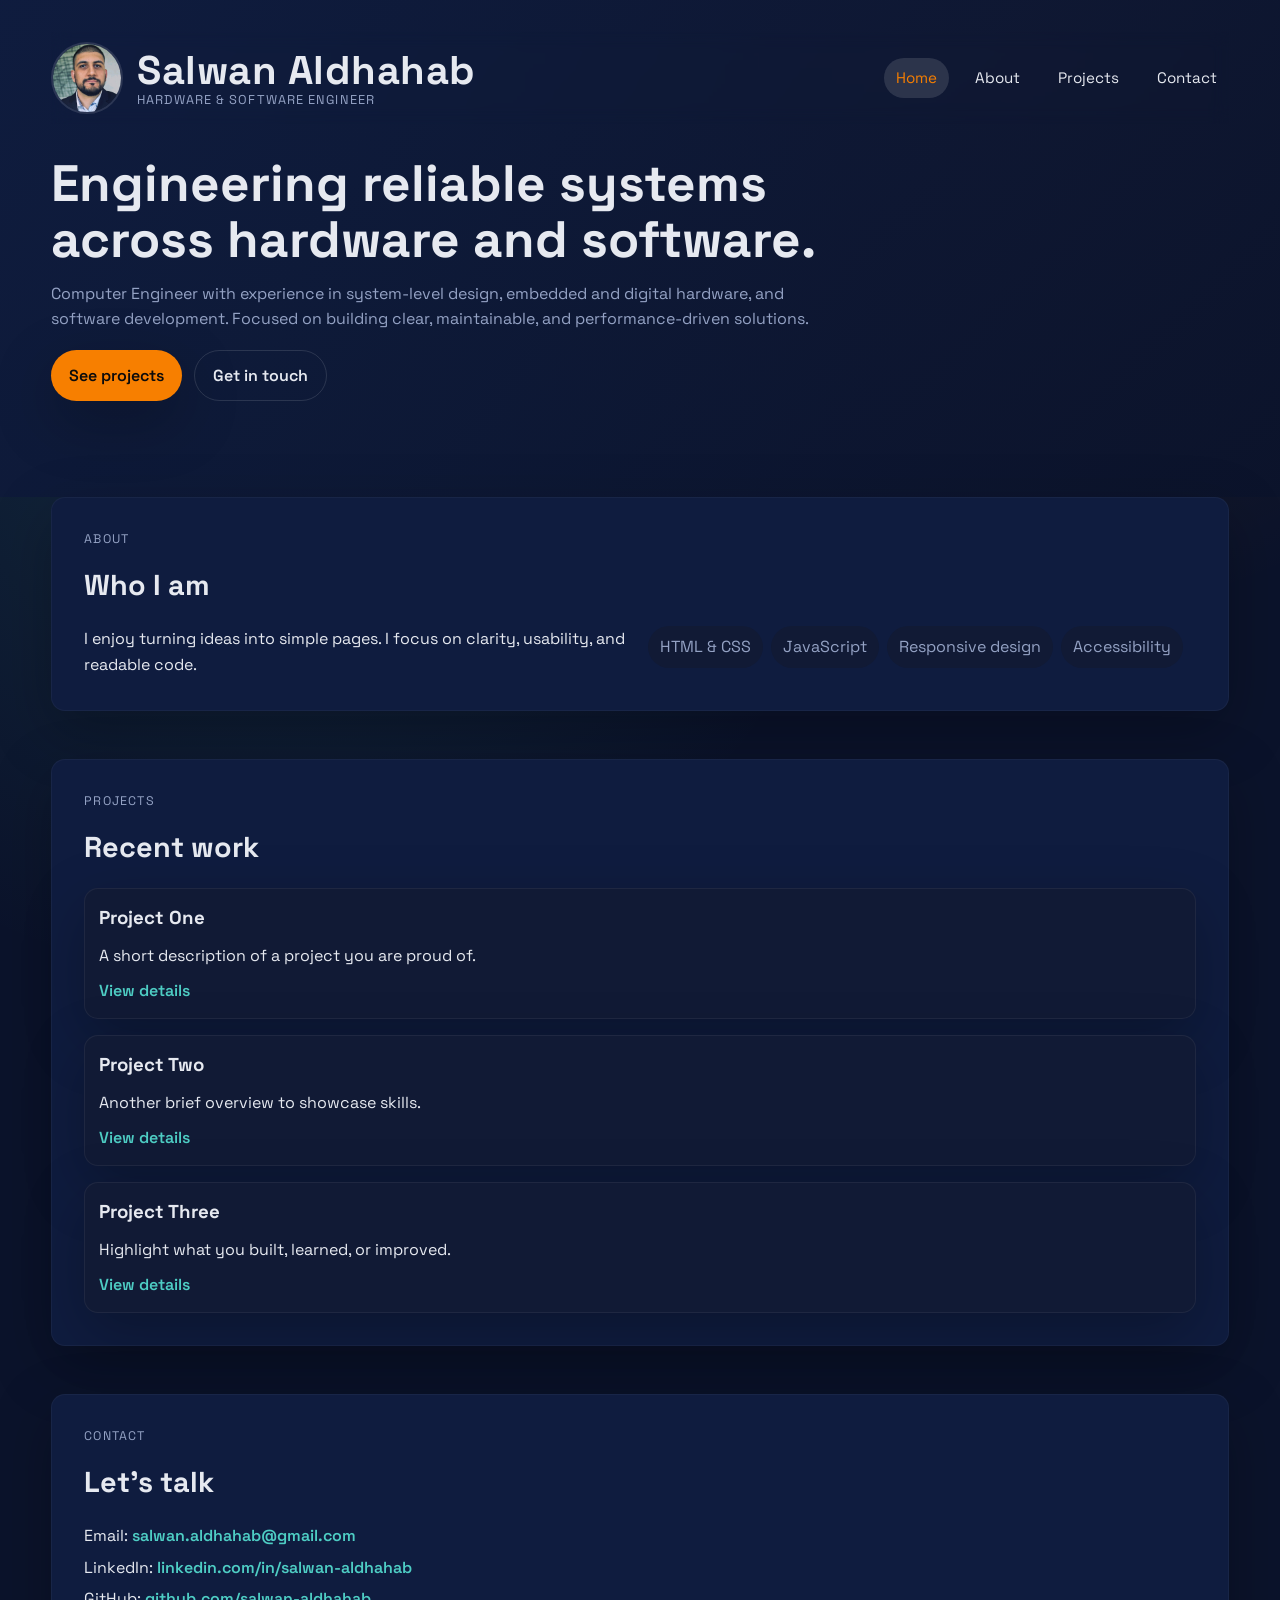
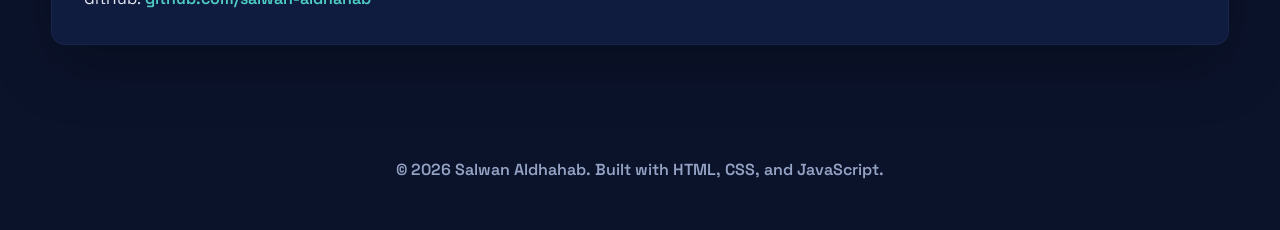
==== index.html @ 959202ee "Refine logo and hero section layout and styles Updated the logo markup to include a subtitle and imp" ====
<!DOCTYPE html>
<html lang="en">
<head>
  <meta charset="UTF-8">
  <meta name="viewport" content="width=device-width, initial-scale=1.0">
  <title>Salwan's Personal Site</title>
  <link rel="preconnect" href="https://fonts.googleapis.com">
  <link rel="preconnect" href="https://fonts.gstatic.com" crossorigin>
  <link href="https://fonts.googleapis.com/css2?family=Space+Grotesk:wght@400;500;600&display=swap" rel="stylesheet">
  <link rel="stylesheet" href="styles.css">
</head>
<body>
  <header class="hero" id="home">
    <div class="nav-shell">
      <div class="logo">
        <img src="images/profile.jpg" alt="Salwan Aldhahab headshot">
        <div class="logo__text">
          <span class="logo__name">Salwan Aldhahab</span>
          <span class="logo__subtitle">Hardware & Software Engineer</span>
        </div>
      </div>
      <nav class="nav">
        <a href="#home">Home</a>
        <a href="#about">About</a>
        <a href="#projects">Projects</a>
        <a href="#contact">Contact</a>
      </nav>
    </div>
    <div class="hero__content">
      <h1>Engineering reliable systems across hardware and software.</h1>
      <p class="lede">Computer Engineer with experience in system-level design, embedded and digital hardware,
      and software development. Focused on building clear, maintainable, and performance-driven solutions.</p>
      <div class="hero__actions">
        <a class="btn" href="#projects">See projects</a>
        <a class="btn btn--ghost" href="#contact">Get in touch</a>
      </div>
    </div>
  </header>

  <main>
    <section class="section" id="about">
      <div class="section__header">
        <p class="eyebrow">About</p>
        <h2>Who I am</h2>
      </div>
      <div class="about__grid">
        <p>I enjoy turning ideas into simple pages. I focus on clarity, usability, and readable code.</p>
        <ul class="pill-list">
          <li>HTML & CSS</li>
          <li>JavaScript</li>
          <li>Responsive design</li>
          <li>Accessibility</li>
        </ul>
      </div>
    </section>

    <section class="section" id="projects">
      <div class="section__header">
        <p class="eyebrow">Projects</p>
        <h2>Recent work</h2>
      </div>
      <div class="card-grid">
        <article class="card">
          <h3>Project One</h3>
          <p>A short description of a project you are proud of.</p>
          <a href="#" class="text-link">View details</a>
        </article>
        <article class="card">
          <h3>Project Two</h3>
          <p>Another brief overview to showcase skills.</p>
          <a href="#" class="text-link">View details</a>
        </article>
        <article class="card">
          <h3>Project Three</h3>
          <p>Highlight what you built, learned, or improved.</p>
          <a href="#" class="text-link">View details</a>
        </article>
      </div>
    </section>

    <section class="section" id="contact">
      <div class="section__header">
        <p class="eyebrow">Contact</p>
        <h2>Let’s talk</h2>
      </div>
      <div class="contact">
        <p>Email: <a href="mailto:salwan.aldhahab@gmail.com" class="text-link">salwan.aldhahab@gmail.com</a></p>
        <p>LinkedIn: <a href="https://www.linkedin.com/in/salwan-aldhahab" class="text-link">linkedin.com/in/salwan-aldhahab</a></p>
        <p>GitHub: <a href="https://github.com/salwan-aldhahab" class="text-link">github.com/salwan-aldhahab</a></p>
      </div>
    </section>
  </main>

  <footer class="footer">
    <p>&copy; <span id="year"></span> Salwan Aldhahab. Built with HTML, CSS, and JavaScript.</p>
  </footer>

  <script src="script.js" defer></script>
</body>
</html>
---- styles.css ----
:root {
  --bg: #0b132b;
  --panel: #0f1c3f;
  --accent: #f77f00;
  --accent-2: #4ecdc4;
  --text: #e6e9f0;
  --muted: #94a2c4;
  --card: #111a35;
  --radius: 14px;
  --shadow: 0 20px 60px rgba(0, 0, 0, 0.25);
  color-scheme: dark;
}

* {
  box-sizing: border-box;
}

body {
  margin: 0;
  font-family: "Space Grotesk", "Segoe UI", sans-serif;
  background: radial-gradient(circle at 20% 20%, rgba(78, 205, 196, 0.12), transparent 35%),
              radial-gradient(circle at 80% 0%, rgba(247, 127, 0, 0.12), transparent 30%),
              var(--bg);
  color: var(--text);
  line-height: 1.6;
  scroll-behavior: smooth;
  min-height: 100vh;
}

a {
  color: inherit;
  text-decoration: none;
}

a:hover {
  color: var(--accent);
}

.hero {
  padding: 32px clamp(16px, 4vw, 56px) 96px;
  background: linear-gradient(135deg, rgba(15, 28, 63, 0.95), rgba(11, 19, 43, 0.9));
}

.nav-shell {
  display: flex;
  align-items: center;
  justify-content: space-between;
  gap: 16px;
  position: sticky;
  top: 0;
  padding: 10px 0;
  backdrop-filter: blur(8px);
  z-index: 10;
}

.logo {
  display: inline-flex;
  align-items: center;
  gap: 14px;
}

.logo__text {
  display: flex;
  flex-direction: column;
  line-height: 1.1;
}

.logo__name {
  font-weight: 700;
  letter-spacing: 0.5px;
  font-size: 2.5rem;
}

.logo__subtitle {
  text-transform: uppercase;
  letter-spacing: 1.1px;
  font-size: 0.8rem;
  color: var(--muted);
}

/* Constrain logo image size */
.logo img {
  width: 72px;
  height: 72px;
  border-radius: 50%;
  object-fit: cover;
  flex-shrink: 0;
  border: 2px solid rgba(255, 255, 255, 0.12);
}

.nav {
  display: flex;
  gap: 14px;
  font-size: 0.95rem;
}

.nav a {
  padding: 8px 12px;
  border-radius: 999px;
  transition: background 0.2s ease, color 0.2s ease;
}

.nav a:hover,
.nav a:focus-visible {
  background: rgba(255, 255, 255, 0.06);
  outline: none;
}

.nav a.is-active {
  background: rgba(255, 255, 255, 0.12);
  color: var(--accent);
}

.hero__content {
  max-width: 780px;
  margin-top: 32px; /* reduced from 64px */
  display: grid;
  gap: 12px;
}

.eyebrow {
  text-transform: uppercase;
  letter-spacing: 1.2px;
  font-size: 0.78rem;
  color: var(--muted);
  margin: 0;
}

h1 {
  margin: 0;
  font-size: clamp(2rem, 4vw, 3.4rem);
  line-height: 1.1;
}

h2 {
  margin: 6px 0 0;
  font-size: 1.8rem;
}

p {
  margin: 0;
}

.lede {
  color: var(--muted);
}

.hero__actions {
  display: flex;
  gap: 12px;
  flex-wrap: wrap;
  margin-top: 6px;
}

.btn {
  display: inline-flex;
  align-items: center;
  justify-content: center;
  gap: 8px;
  padding: 12px 18px;
  border-radius: 999px;
  background: var(--accent);
  color: #0b0b0b;
  font-weight: 600;
  border: none;
  box-shadow: var(--shadow);
  transition: transform 0.15s ease, box-shadow 0.15s ease;
}

.btn:hover,
.btn:focus-visible {
  transform: translateY(-1px);
  box-shadow: 0 12px 36px rgba(247, 127, 0, 0.35);
  outline: none;
}

.btn--ghost {
  background: transparent;
  color: var(--text);
  border: 1px solid rgba(255, 255, 255, 0.12);
  box-shadow: none;
}

main {
  padding: 0 clamp(16px, 4vw, 56px) 80px;
  display: grid;
  gap: 48px;
}

.section {
  background: var(--panel);
  border-radius: var(--radius);
  padding: clamp(20px, 3vw, 32px);
  box-shadow: var(--shadow);
  border: 1px solid rgba(255, 255, 255, 0.04);
}

.section__header {
  display: flex;
  flex-direction: column;
  gap: 6px;
  margin-bottom: 18px;
}

.about__grid {
  display: grid;
  gap: 16px;
  grid-template-columns: repeat(auto-fit, minmax(220px, 1fr));
  align-items: start;
}

.pill-list {
  list-style: none;
  display: flex;
  flex-wrap: wrap;
  gap: 8px;
  padding: 0;
  margin: 0;
}

.pill-list li {
  padding: 8px 12px;
  border-radius: 999px;
  background: var(--card);
  color: var(--muted);
}

.card {
  background: var(--card);
  border-radius: var(--radius);
  padding: 14px;
  border: 1px solid rgba(255, 255, 255, 0.06);
  box-shadow: var(--shadow);
  display: grid;
  gap: 10px;
}

.card h3 {
  margin: 0;
}

.text-link {
  color: var(--accent-2);
  font-weight: 600;
}

.contact {
  display: grid;
  gap: 6px;
}

.footer {
  padding: 32px 16px 48px;
  text-align: center;
  color: var(--muted);
  font-weight: 600;
}

.card-grid {
  display: grid;
  gap: 16px; /* adds space between project cards */
  grid-row: repeat(auto-fit, minmax(240px, 1fr));
}

@media (max-width: 640px) {
  .nav {
    flex-wrap: wrap;
    justify-content: flex-end;
  }

  .hero {
    padding-top: 24px;
  }

  .hero__content {
    margin-top: 48px;
  }
}
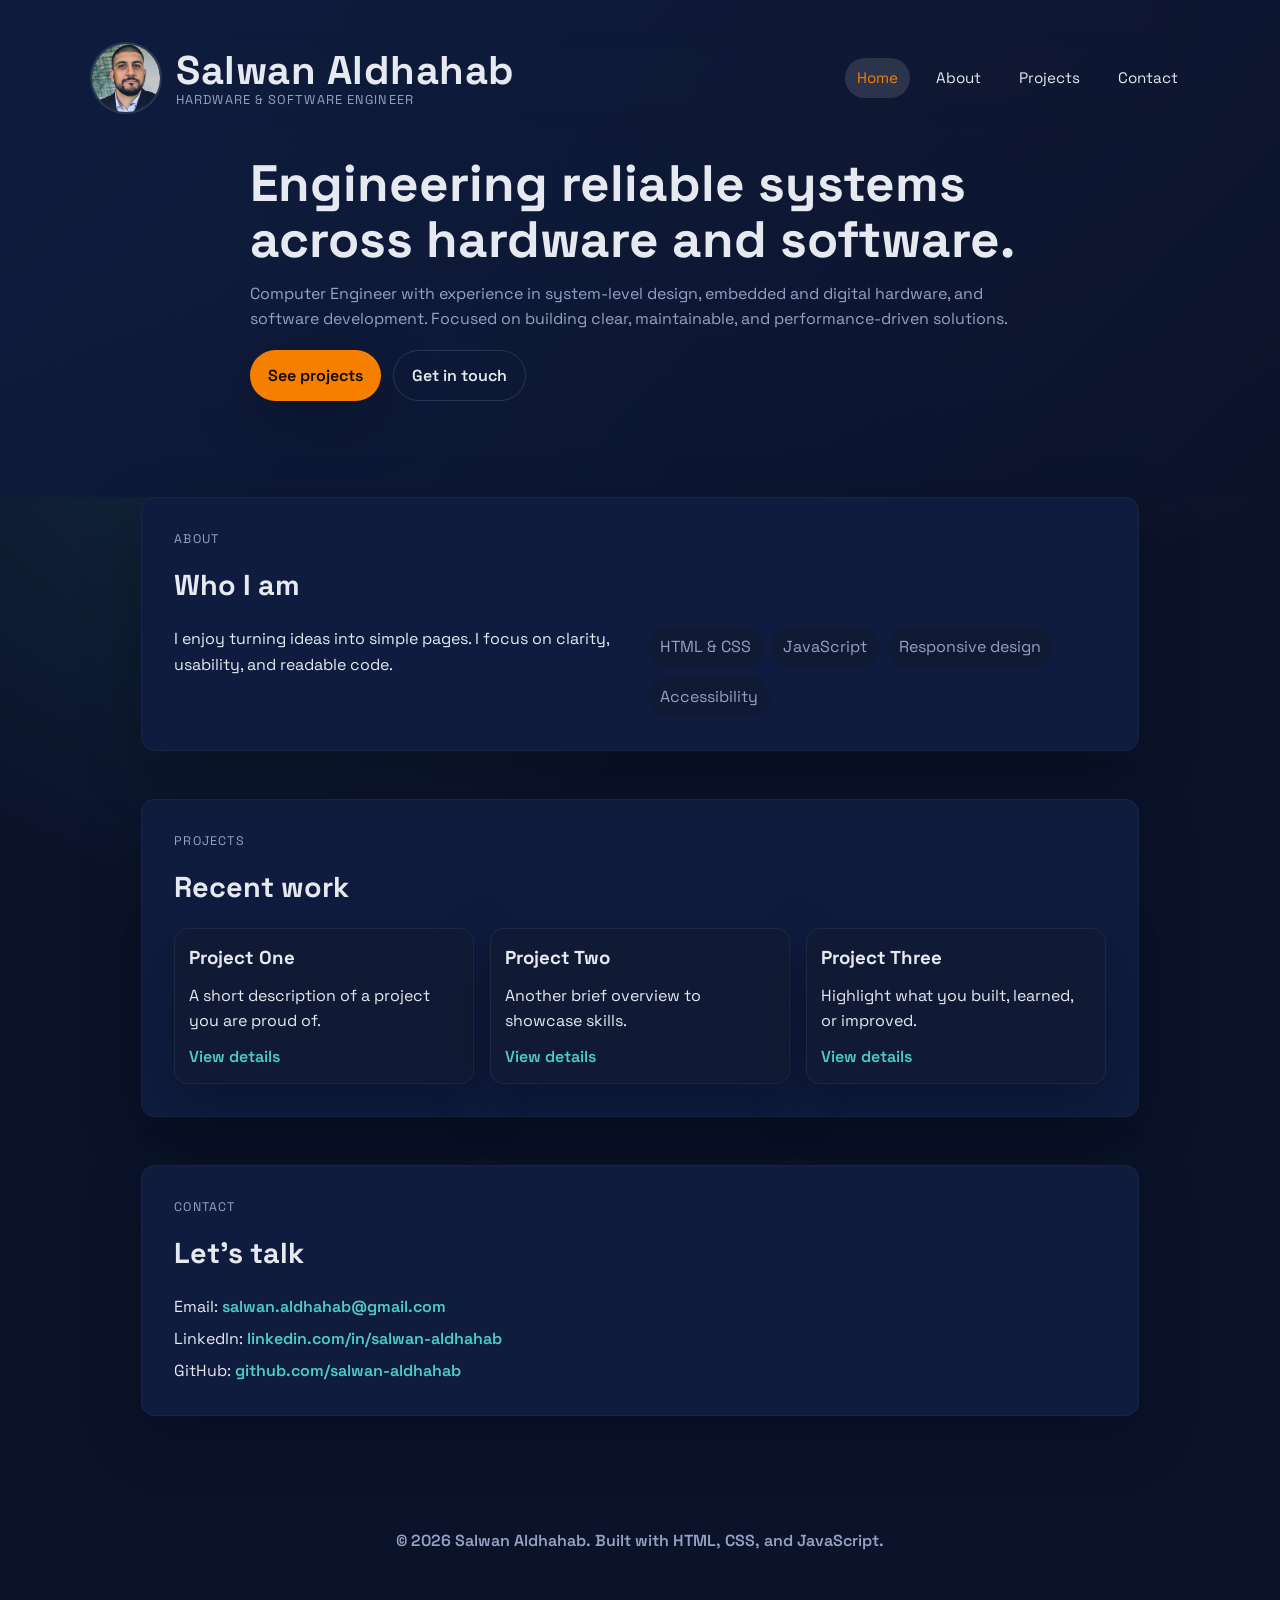
==== commit c927de13: "Add website favicon and update index.html Added a new favicon image (website-icon.png) and updated i" ====
--- a/index.html
+++ b/index.html
@@ -7,6 +7,7 @@
   <link rel="preconnect" href="https://fonts.googleapis.com">
   <link rel="preconnect" href="https://fonts.gstatic.com" crossorigin>
   <link href="https://fonts.googleapis.com/css2?family=Space+Grotesk:wght@400;500;600&display=swap" rel="stylesheet">
+  <link rel="icon" type="image/png" href="images/website-icon.png" sizes="32x32">
   <link rel="stylesheet" href="styles.css">
 </head>
 <body>
--- a/styles.css
+++ b/styles.css
@@ -8,11 +8,18 @@
   --card: #111a35;
   --radius: 14px;
   --shadow: 0 20px 60px rgba(0, 0, 0, 0.25);
+  --content-width: 1100px;
   color-scheme: dark;
 }
 
 * {
   box-sizing: border-box;
+}
+
+img {
+  max-width: 100%;
+  height: auto;
+  display: block;
 }
 
 body {
@@ -39,6 +46,14 @@
 .hero {
   padding: 32px clamp(16px, 4vw, 56px) 96px;
   background: linear-gradient(135deg, rgba(15, 28, 63, 0.95), rgba(11, 19, 43, 0.9));
+}
+
+.nav-shell,
+.hero__content,
+main {
+  max-width: var(--content-width);
+  margin: 0 auto;
+  width: 100%;
 }
 
 .nav-shell {
@@ -193,6 +208,7 @@
   padding: clamp(20px, 3vw, 32px);
   box-shadow: var(--shadow);
   border: 1px solid rgba(255, 255, 255, 0.04);
+  scroll-margin-top: 96px;
 }
 
 .section__header {
@@ -259,7 +275,7 @@
 .card-grid {
   display: grid;
   gap: 16px; /* adds space between project cards */
-  grid-row: repeat(auto-fit, minmax(240px, 1fr));
+  grid-template-columns: repeat(auto-fit, minmax(240px, 1fr));
 }
 
 @media (max-width: 640px) {
@@ -276,3 +292,71 @@
     margin-top: 48px;
   }
 }
+
+@media (max-width: 960px) {
+  .hero__content {
+    text-align: center;
+    justify-items: center;
+  }
+
+  .hero__actions {
+    justify-content: center;
+  }
+
+  h1 {
+    font-size: clamp(1.9rem, 6vw, 2.6rem);
+  }
+
+  h2 {
+    font-size: clamp(1.4rem, 5vw, 1.8rem);
+  }
+}
+
+@media (max-width: 780px) {
+  .nav-shell {
+    flex-direction: column;
+    align-items: flex-start;
+    gap: 12px;
+  }
+
+  .nav {
+    width: 100%;
+    flex-wrap: wrap;
+    gap: 8px;
+  }
+
+  .nav a {
+    flex: 1 1 calc(50% - 8px);
+    justify-content: center;
+    text-align: center;
+  }
+
+  .logo img {
+    width: 64px;
+    height: 64px;
+  }
+
+  main {
+    padding-bottom: 64px;
+  }
+}
+
+@media (max-width: 540px) {
+  .nav a {
+    flex-basis: 100%;
+  }
+
+  .hero__actions {
+    width: 100%;
+  }
+
+  .btn,
+  .btn--ghost {
+    width: 100%;
+    justify-content: center;
+  }
+
+  .logo__name {
+    font-size: 2rem;
+  }
+}
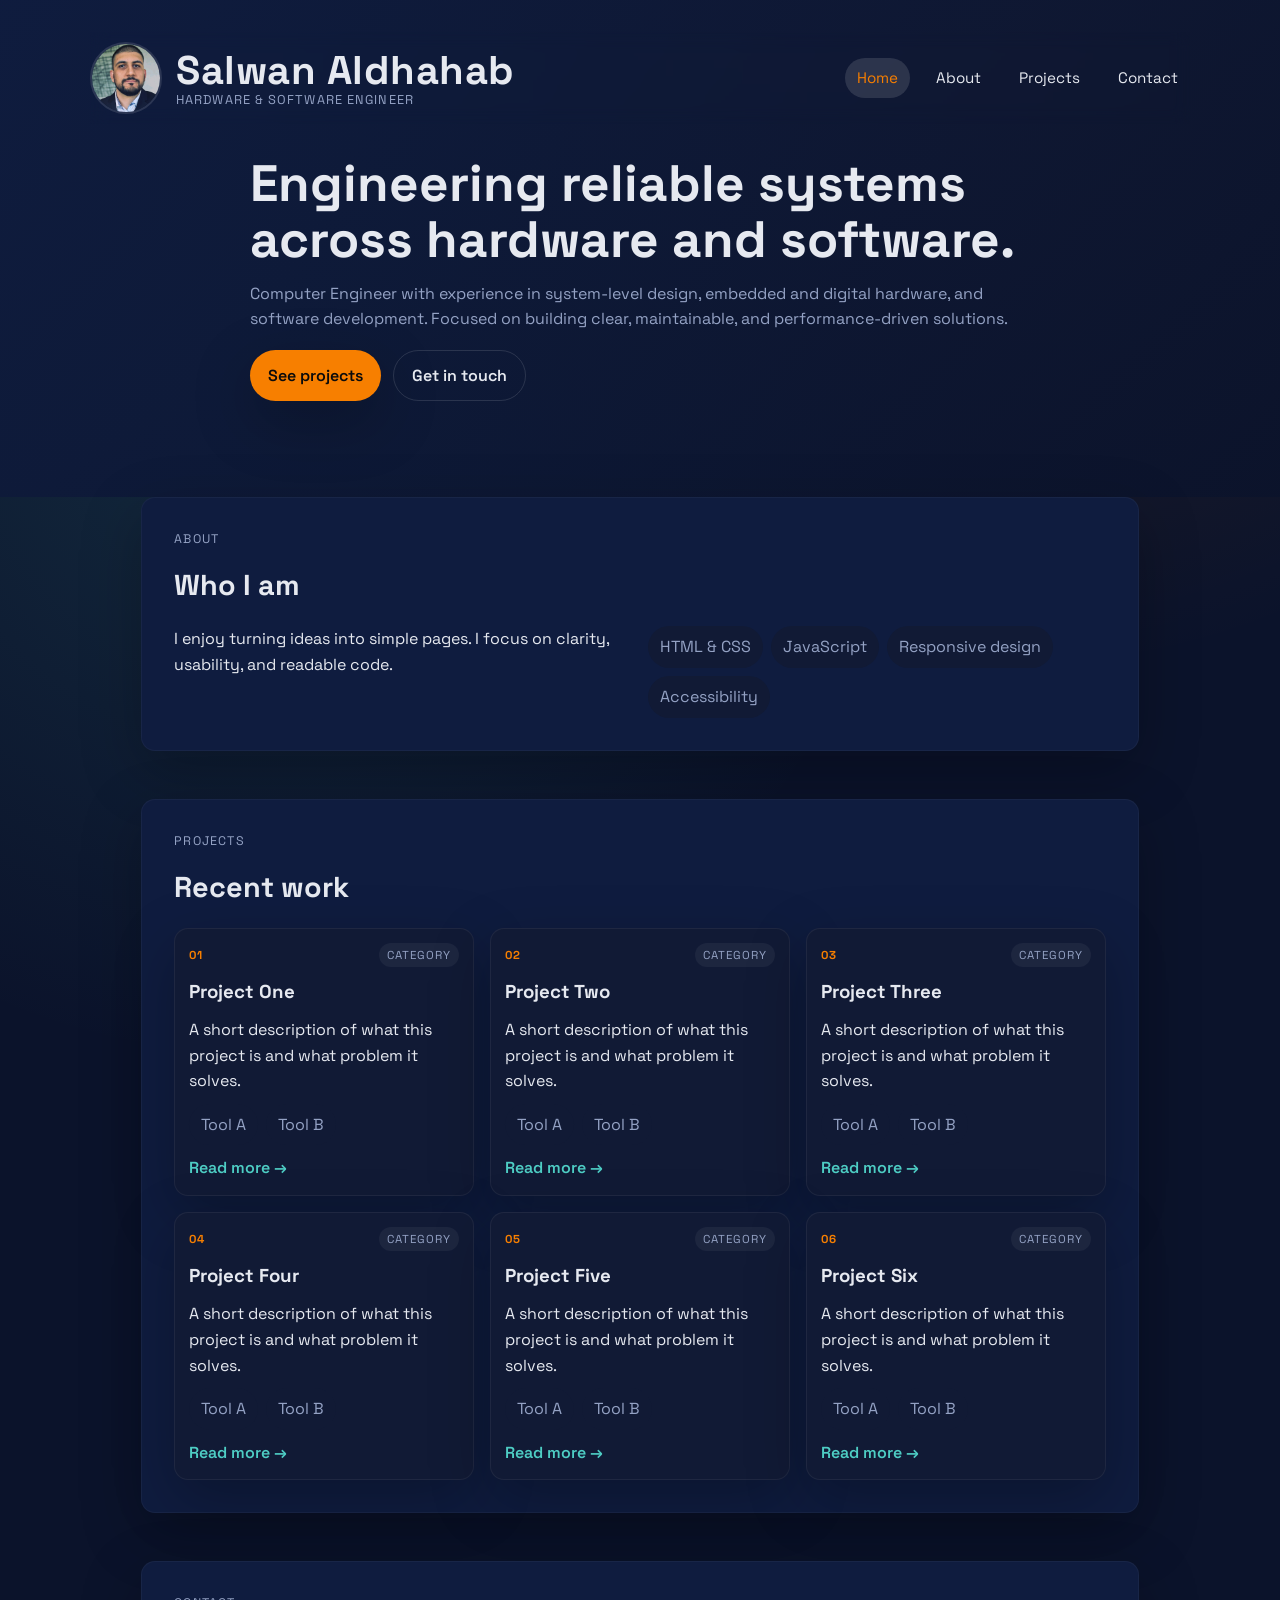
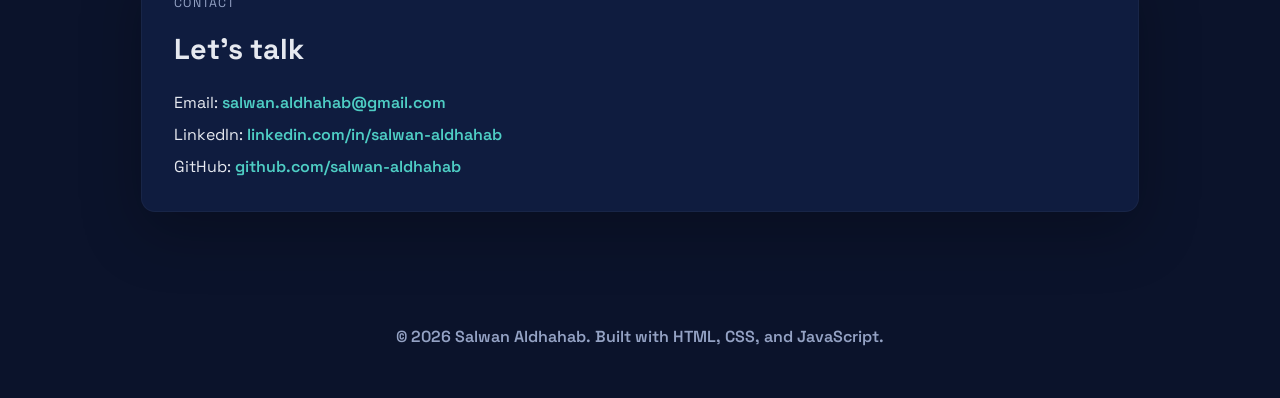
==== commit 5f1ba11f: "Create Project Pages" ====
--- a/index.html
+++ b/index.html
@@ -61,20 +61,83 @@
         <h2>Recent work</h2>
       </div>
       <div class="card-grid">
-        <article class="card">
+        <article class="card card--project">
+          <div class="card__meta">
+            <span class="card__num">01</span>
+            <span class="card__tag">Category</span>
+          </div>
           <h3>Project One</h3>
-          <p>A short description of a project you are proud of.</p>
-          <a href="#" class="text-link">View details</a>
+          <p>A short description of what this project is and what problem it solves.</p>
+          <ul class="pill-list">
+            <li>Tool A</li>
+            <li>Tool B</li>
+          </ul>
+          <a href="projects/project-1.html" class="text-link">Read more →</a>
         </article>
-        <article class="card">
+        <article class="card card--project">
+          <div class="card__meta">
+            <span class="card__num">02</span>
+            <span class="card__tag">Category</span>
+          </div>
           <h3>Project Two</h3>
-          <p>Another brief overview to showcase skills.</p>
-          <a href="#" class="text-link">View details</a>
+          <p>A short description of what this project is and what problem it solves.</p>
+          <ul class="pill-list">
+            <li>Tool A</li>
+            <li>Tool B</li>
+          </ul>
+          <a href="projects/project-2.html" class="text-link">Read more →</a>
         </article>
-        <article class="card">
+        <article class="card card--project">
+          <div class="card__meta">
+            <span class="card__num">03</span>
+            <span class="card__tag">Category</span>
+          </div>
           <h3>Project Three</h3>
-          <p>Highlight what you built, learned, or improved.</p>
-          <a href="#" class="text-link">View details</a>
+          <p>A short description of what this project is and what problem it solves.</p>
+          <ul class="pill-list">
+            <li>Tool A</li>
+            <li>Tool B</li>
+          </ul>
+          <a href="projects/project-3.html" class="text-link">Read more →</a>
+        </article>
+        <article class="card card--project">
+          <div class="card__meta">
+            <span class="card__num">04</span>
+            <span class="card__tag">Category</span>
+          </div>
+          <h3>Project Four</h3>
+          <p>A short description of what this project is and what problem it solves.</p>
+          <ul class="pill-list">
+            <li>Tool A</li>
+            <li>Tool B</li>
+          </ul>
+          <a href="projects/project-4.html" class="text-link">Read more →</a>
+        </article>
+        <article class="card card--project">
+          <div class="card__meta">
+            <span class="card__num">05</span>
+            <span class="card__tag">Category</span>
+          </div>
+          <h3>Project Five</h3>
+          <p>A short description of what this project is and what problem it solves.</p>
+          <ul class="pill-list">
+            <li>Tool A</li>
+            <li>Tool B</li>
+          </ul>
+          <a href="projects/project-5.html" class="text-link">Read more →</a>
+        </article>
+        <article class="card card--project">
+          <div class="card__meta">
+            <span class="card__num">06</span>
+            <span class="card__tag">Category</span>
+          </div>
+          <h3>Project Six</h3>
+          <p>A short description of what this project is and what problem it solves.</p>
+          <ul class="pill-list">
+            <li>Tool A</li>
+            <li>Tool B</li>
+          </ul>
+          <a href="projects/project-6.html" class="text-link">Read more →</a>
         </article>
       </div>
     </section>
--- a/styles.css
+++ b/styles.css
@@ -274,8 +274,106 @@
 
 .card-grid {
   display: grid;
-  gap: 16px; /* adds space between project cards */
-  grid-template-columns: repeat(auto-fit, minmax(240px, 1fr));
+  gap: 16px;
+  grid-template-columns: repeat(auto-fit, minmax(280px, 1fr));
+}
+
+/* ── Project card enhancements ── */
+.card--project {
+  transition: transform 0.2s ease, box-shadow 0.2s ease, border-color 0.2s ease;
+}
+
+.card--project:hover {
+  transform: translateY(-4px);
+  box-shadow: 0 24px 64px rgba(0, 0, 0, 0.35);
+  border-color: rgba(78, 205, 196, 0.25);
+}
+
+.card__meta {
+  display: flex;
+  align-items: center;
+  justify-content: space-between;
+}
+
+.card__num {
+  font-size: 0.72rem;
+  font-weight: 700;
+  color: var(--accent);
+  letter-spacing: 1px;
+}
+
+.card__tag {
+  font-size: 0.72rem;
+  text-transform: uppercase;
+  letter-spacing: 1px;
+  color: var(--muted);
+  background: rgba(255, 255, 255, 0.05);
+  padding: 3px 8px;
+  border-radius: 999px;
+}
+
+/* ── Project detail page ── */
+.page-header {
+  padding: 32px clamp(16px, 4vw, 56px) 24px;
+  background: linear-gradient(135deg, rgba(15, 28, 63, 0.95), rgba(11, 19, 43, 0.9));
+  position: sticky;
+  top: 0;
+  z-index: 10;
+  backdrop-filter: blur(8px);
+}
+
+.project-page {
+  max-width: var(--content-width);
+  margin: 0 auto;
+  padding: 48px clamp(16px, 4vw, 56px) 80px;
+  display: grid;
+  gap: 32px;
+}
+
+.back-link {
+  display: inline-flex;
+  align-items: center;
+  gap: 6px;
+  color: var(--muted);
+  font-size: 0.9rem;
+  font-weight: 600;
+  transition: color 0.15s ease;
+  margin-bottom: 12px;
+}
+
+.back-link:hover {
+  color: var(--accent-2);
+}
+
+.project-hero {
+  display: grid;
+  gap: 12px;
+}
+
+.project-hero h1 {
+  font-size: clamp(1.8rem, 4vw, 3rem);
+}
+
+.project-body {
+  display: grid;
+  gap: 24px;
+}
+
+.project-body h2 {
+  font-size: 1.3rem;
+  margin-bottom: 6px;
+}
+
+.project-body p {
+  color: var(--muted);
+  line-height: 1.75;
+}
+
+.project-links {
+  display: flex;
+  gap: 12px;
+  flex-wrap: wrap;
+  padding-top: 8px;
 }
 
 @media (max-width: 640px) {
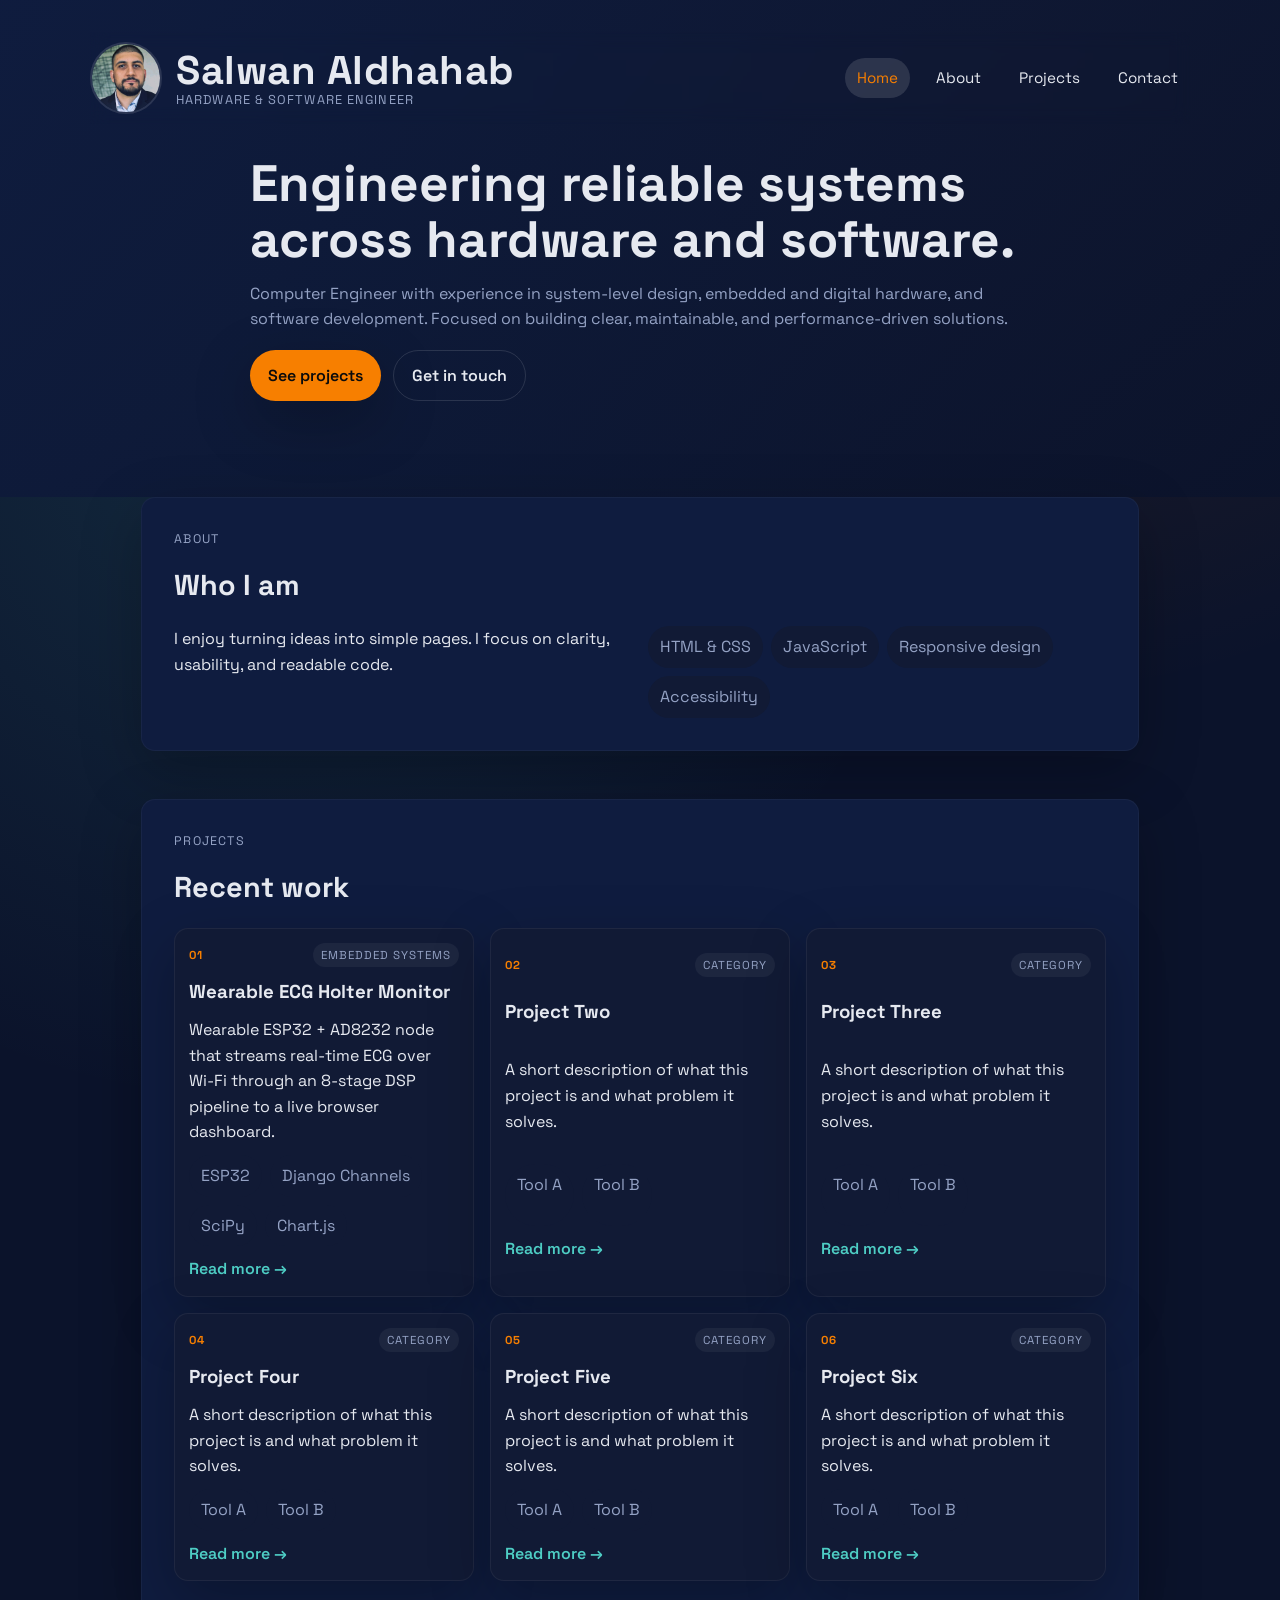
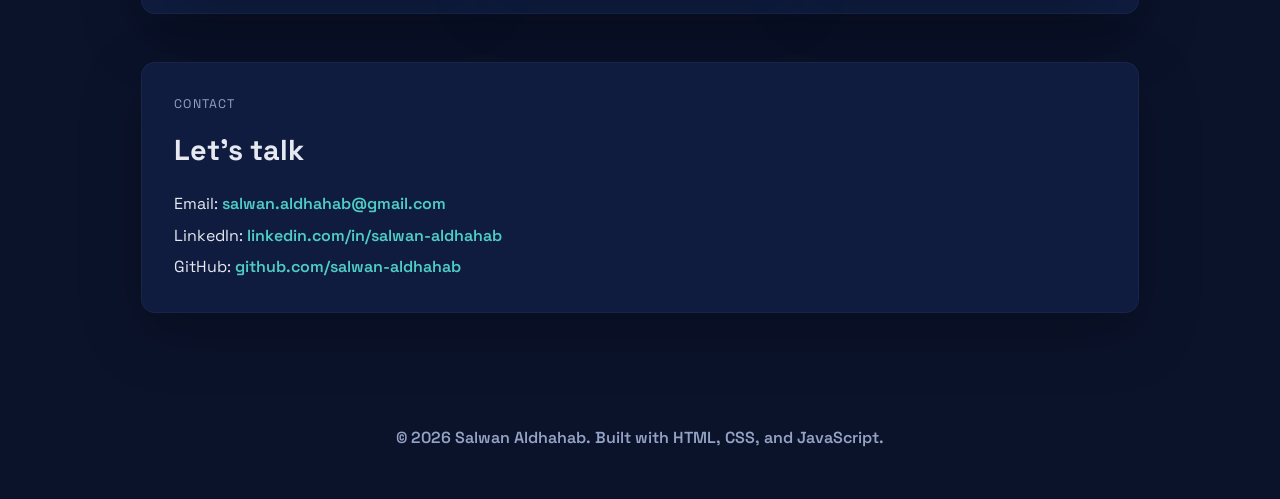
==== commit dd346fc0: "Added project 1" ====
--- a/index.html
+++ b/index.html
@@ -64,13 +64,15 @@
         <article class="card card--project">
           <div class="card__meta">
             <span class="card__num">01</span>
-            <span class="card__tag">Category</span>
+            <span class="card__tag">Embedded Systems</span>
           </div>
-          <h3>Project One</h3>
-          <p>A short description of what this project is and what problem it solves.</p>
+          <h3>Wearable ECG Holter Monitor</h3>
+          <p>Wearable ESP32 + AD8232 node that streams real-time ECG over Wi-Fi through an 8-stage DSP pipeline to a live browser dashboard.</p>
           <ul class="pill-list">
-            <li>Tool A</li>
-            <li>Tool B</li>
+            <li>ESP32</li>
+            <li>Django Channels</li>
+            <li>SciPy</li>
+            <li>Chart.js</li>
           </ul>
           <a href="projects/project-1.html" class="text-link">Read more →</a>
         </article>
--- a/styles.css
+++ b/styles.css
@@ -376,6 +376,186 @@
   padding-top: 8px;
 }
 
+/* ── Architecture diagram ── */
+.arch-diagram {
+  display: flex;
+  align-items: center;
+  justify-content: center;
+  flex-wrap: nowrap;
+  gap: 0;
+  margin: 20px 0 8px;
+  overflow-x: auto;
+}
+
+.arch-node {
+  background: var(--card);
+  border: 1px solid rgba(255, 255, 255, 0.06);
+  border-left: 3px solid var(--muted);
+  border-radius: var(--radius);
+  padding: 12px 16px;
+  min-width: 148px;
+  flex-shrink: 0;
+  display: flex;
+  flex-direction: column;
+  gap: 4px;
+}
+
+.arch-node--acquisition { border-left-color: var(--accent); }
+.arch-node--visualisation { border-left-color: var(--accent-2); }
+
+.arch-node__title {
+  font-weight: 600;
+  font-size: 0.88rem;
+  margin: 0;
+}
+
+.arch-node__label {
+  text-transform: uppercase;
+  letter-spacing: 1px;
+  font-size: 0.68rem;
+  color: var(--muted);
+}
+
+.arch-arrow {
+  display: flex;
+  flex-direction: column;
+  align-items: center;
+  justify-content: center;
+  gap: 5px;
+  padding: 0 6px;
+  flex-shrink: 0;
+}
+
+.arch-arrow__label {
+  font-size: 0.65rem;
+  color: var(--muted);
+  text-align: center;
+  line-height: 1.3;
+  white-space: nowrap;
+}
+
+.arch-arrow__line {
+  position: relative;
+  width: 52px;
+  height: 1px;
+  background: rgba(255, 255, 255, 0.18);
+}
+
+.arch-arrow__line::after {
+  content: '▶';
+  position: absolute;
+  right: -7px;
+  top: -6px;
+  font-size: 0.55rem;
+  color: var(--muted);
+}
+
+/* ── DSP pipeline ── */
+.dsp-pipeline {
+  list-style: none;
+  padding: 0;
+  margin: 12px 0 0;
+  display: grid;
+  gap: 3px;
+}
+
+.dsp-stage {
+  display: flex;
+  align-items: flex-start;
+  gap: 12px;
+  padding: 10px 14px;
+  background: var(--card);
+  border-radius: 8px;
+  border: 1px solid rgba(255, 255, 255, 0.04);
+}
+
+.dsp-stage__num {
+  width: 26px;
+  height: 26px;
+  border-radius: 50%;
+  background: var(--accent);
+  color: #0b0b0b;
+  font-size: 0.72rem;
+  font-weight: 700;
+  display: flex;
+  align-items: center;
+  justify-content: center;
+  flex-shrink: 0;
+  margin-top: 1px;
+}
+
+.dsp-stage__body {
+  display: flex;
+  flex-direction: column;
+  gap: 2px;
+}
+
+.dsp-stage__name {
+  font-weight: 600;
+  font-size: 0.9rem;
+}
+
+.dsp-stage__desc {
+  color: var(--muted);
+  font-size: 0.83rem;
+  line-height: 1.5;
+}
+
+/* ── Spec table ── */
+.spec-table {
+  width: 100%;
+  border-collapse: collapse;
+  font-size: 0.88rem;
+  margin-top: 12px;
+}
+
+.spec-table th,
+.spec-table td {
+  padding: 8px 12px;
+  border-bottom: 1px solid rgba(255, 255, 255, 0.06);
+  text-align: left;
+  vertical-align: top;
+}
+
+.spec-table th {
+  text-transform: uppercase;
+  letter-spacing: 0.8px;
+  font-size: 0.72rem;
+  color: var(--muted);
+  font-weight: 600;
+}
+
+.spec-table td:first-child {
+  color: var(--muted);
+  white-space: nowrap;
+}
+
+/* ── Photo gallery ── */
+.project-gallery {
+  display: grid;
+  grid-template-columns: repeat(auto-fit, minmax(220px, 1fr));
+  gap: 12px;
+  margin-top: 14px;
+}
+
+.project-gallery img {
+  width: 100%;
+  aspect-ratio: 4 / 3;
+  object-fit: cover;
+  border-radius: var(--radius);
+  border: 1px solid rgba(255, 255, 255, 0.06);
+  display: block;
+}
+
+/* ── Inline code in project body ── */
+.project-body code {
+  background: rgba(255, 255, 255, 0.07);
+  padding: 2px 6px;
+  border-radius: 4px;
+  font-size: 0.85em;
+  font-family: "Courier New", Courier, monospace;
+}
+
 @media (max-width: 640px) {
   .nav {
     flex-wrap: wrap;
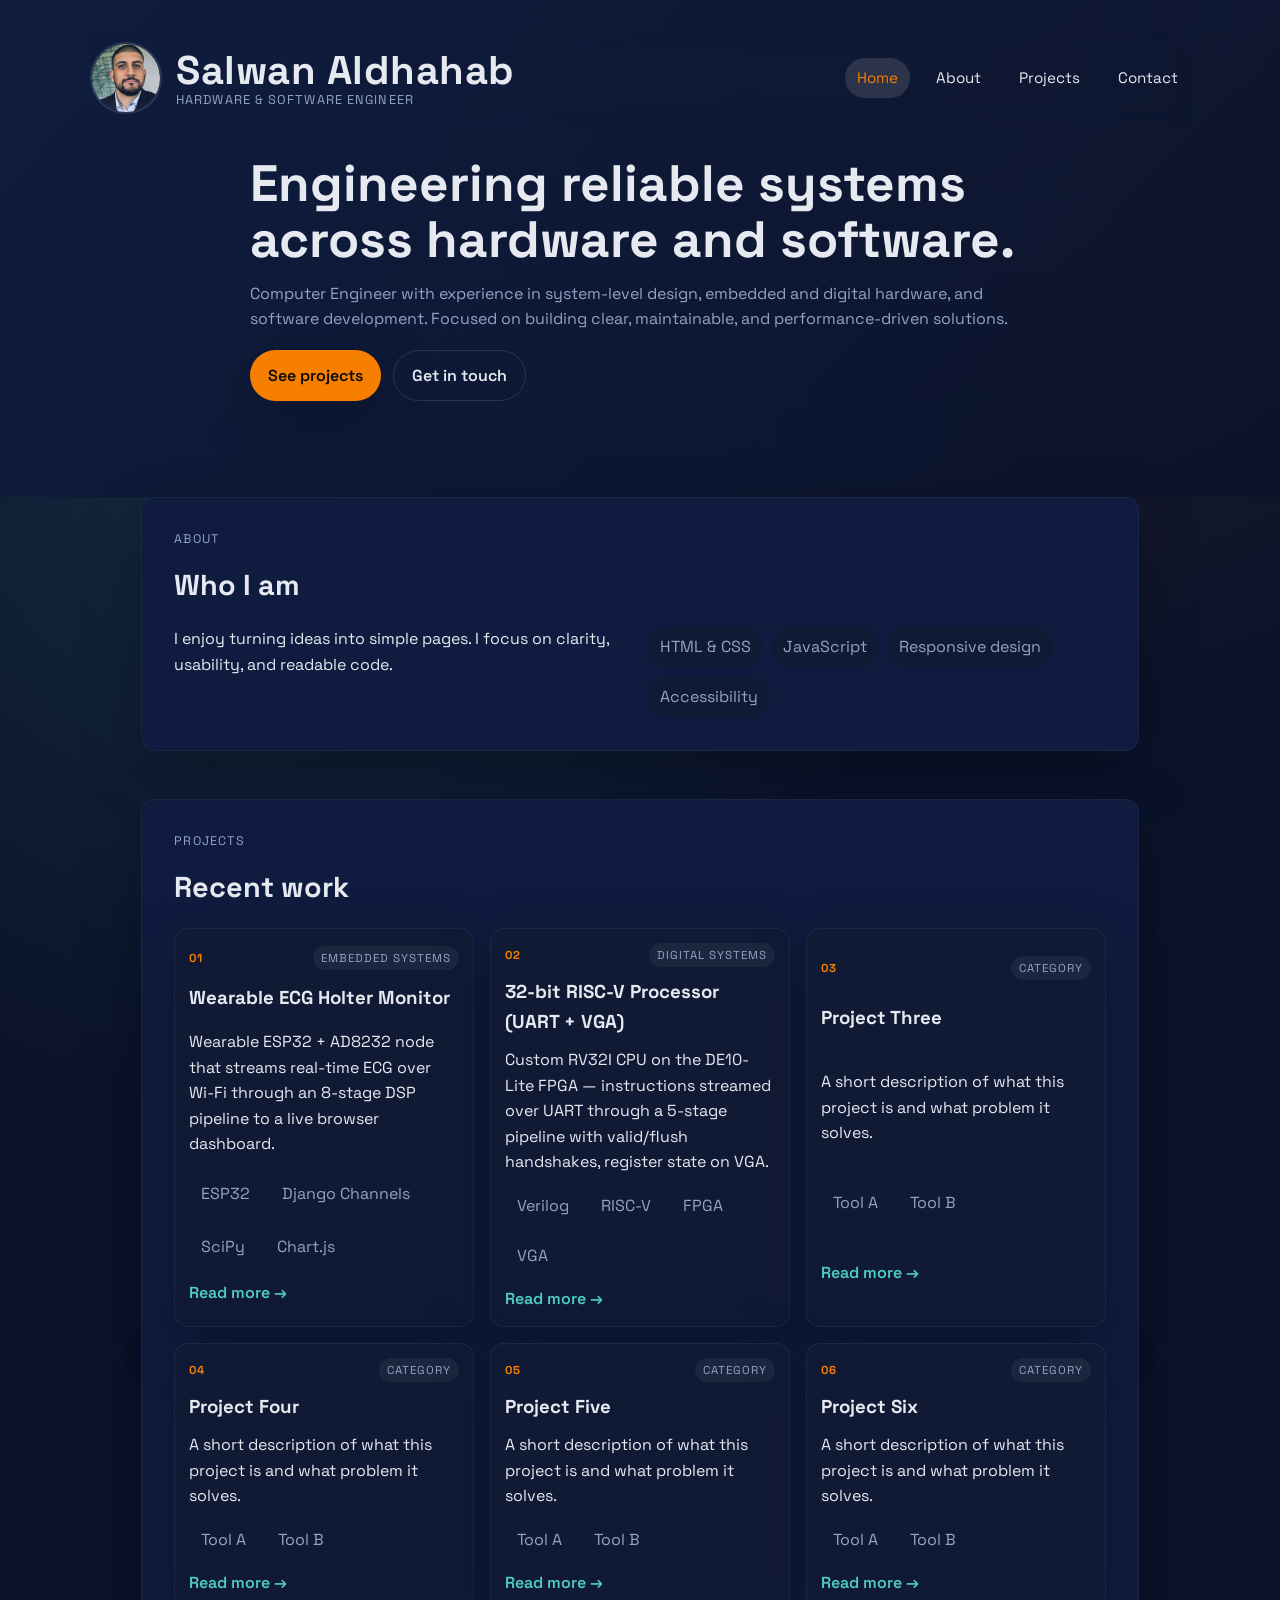
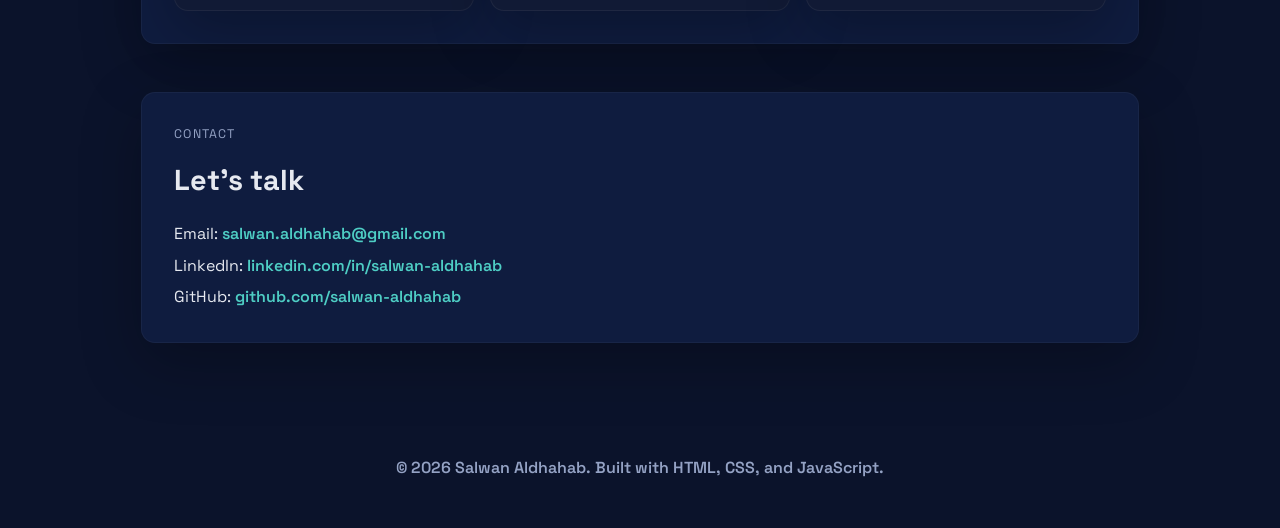
==== commit 0bdf2edd: "added project 2" ====
--- a/index.html
+++ b/index.html
@@ -79,13 +79,15 @@
         <article class="card card--project">
           <div class="card__meta">
             <span class="card__num">02</span>
-            <span class="card__tag">Category</span>
+            <span class="card__tag">Digital Systems</span>
           </div>
-          <h3>Project Two</h3>
-          <p>A short description of what this project is and what problem it solves.</p>
+          <h3>32-bit RISC-V Processor (UART + VGA)</h3>
+          <p>Custom RV32I CPU on the DE10-Lite FPGA — instructions streamed over UART through a 5-stage pipeline with valid/flush handshakes, register state on VGA.</p>
           <ul class="pill-list">
-            <li>Tool A</li>
-            <li>Tool B</li>
+            <li>Verilog</li>
+            <li>RISC-V</li>
+            <li>FPGA</li>
+            <li>VGA</li>
           </ul>
           <a href="projects/project-2.html" class="text-link">Read more →</a>
         </article>
--- a/styles.css
+++ b/styles.css
@@ -556,6 +556,579 @@
   font-family: "Courier New", Courier, monospace;
 }
 
+/* ── Animated ECG hero trace ── */
+.ecg-trace {
+  background: linear-gradient(180deg, rgba(8, 14, 30, 0.9), rgba(11, 19, 43, 0.7));
+  border: 1px solid rgba(78, 205, 196, 0.16);
+  border-radius: var(--radius);
+  margin: 18px 0 4px;
+  padding: 6px 0;
+  overflow: hidden;
+}
+
+.ecg-trace svg {
+  display: block;
+  width: 100%;
+  height: 110px;
+}
+
+.ecg-trace__path {
+  fill: none;
+  stroke: var(--accent-2);
+  stroke-width: 2.2;
+  stroke-linecap: round;
+  stroke-linejoin: round;
+  filter: drop-shadow(0 0 5px rgba(78, 205, 196, 0.55));
+  stroke-dasharray: 1400;
+  stroke-dashoffset: 1400;
+  animation: ecg-draw 4s linear infinite;
+}
+
+@keyframes ecg-draw {
+  to { stroke-dashoffset: 0; }
+}
+
+@media (prefers-reduced-motion: reduce) {
+  .ecg-trace__path { animation: none; stroke-dashoffset: 0; }
+}
+
+/* ── Metric strip ── */
+.metric-grid {
+  display: grid;
+  grid-template-columns: repeat(auto-fit, minmax(120px, 1fr));
+  gap: 10px;
+  margin-top: 16px;
+}
+
+.metric {
+  background: var(--card);
+  border: 1px solid rgba(255, 255, 255, 0.06);
+  border-radius: var(--radius);
+  padding: 14px 16px;
+  display: flex;
+  flex-direction: column;
+  gap: 2px;
+}
+
+.metric__value {
+  font-size: 1.5rem;
+  font-weight: 600;
+  color: var(--accent-2);
+  line-height: 1.1;
+}
+
+.metric__label {
+  font-size: 0.72rem;
+  text-transform: uppercase;
+  letter-spacing: 0.8px;
+  color: var(--muted);
+}
+
+/* ── Code blocks ── */
+.code-block {
+  background: #0a1124;
+  border: 1px solid rgba(255, 255, 255, 0.08);
+  border-radius: var(--radius);
+  overflow: hidden;
+  margin-top: 14px;
+}
+
+.code-block__header {
+  display: flex;
+  align-items: center;
+  gap: 8px;
+  padding: 8px 14px;
+  background: rgba(255, 255, 255, 0.04);
+  border-bottom: 1px solid rgba(255, 255, 255, 0.06);
+  font-size: 0.75rem;
+  color: var(--muted);
+  font-family: "Courier New", Courier, monospace;
+}
+
+.code-block__dot {
+  width: 9px;
+  height: 9px;
+  border-radius: 50%;
+  background: var(--accent);
+  flex-shrink: 0;
+}
+
+.code-block pre {
+  margin: 0;
+  padding: 14px 16px;
+  overflow-x: auto;
+  font-family: "Courier New", Courier, monospace;
+  font-size: 0.82rem;
+  line-height: 1.6;
+  color: #d6def5;
+}
+
+.code-block code {
+  background: none;
+  padding: 0;
+  font-size: inherit;
+}
+
+.tok-com { color: #6b7a99; font-style: italic; }
+.tok-str { color: #e0a86b; }
+.tok-kw  { color: #4ecdc4; }
+.tok-fn  { color: #f7b267; }
+
+/* ── Wiring schematic (SVG) ── */
+.wiring {
+  background: linear-gradient(180deg, rgba(8, 14, 30, 0.6), rgba(11, 19, 43, 0.4));
+  border: 1px solid rgba(255, 255, 255, 0.06);
+  border-radius: var(--radius);
+  margin-top: 14px;
+  padding: 10px;
+}
+
+.wiring svg {
+  display: block;
+  width: 100%;
+  height: auto;
+}
+
+.wiring__legend {
+  display: flex;
+  flex-wrap: wrap;
+  gap: 14px;
+  padding: 8px 6px 2px;
+  font-size: 0.74rem;
+  color: var(--muted);
+}
+
+.wiring__legend span {
+  display: inline-flex;
+  align-items: center;
+  gap: 6px;
+}
+
+.wiring__swatch {
+  width: 16px;
+  height: 3px;
+  border-radius: 2px;
+  flex-shrink: 0;
+}
+
+/* ── Sequence / data-flow diagram ── */
+.seq {
+  list-style: none;
+  margin: 14px 0 0;
+  padding: 0;
+  display: grid;
+  gap: 0;
+  counter-reset: seq;
+}
+
+.seq__step {
+  display: grid;
+  grid-template-columns: 30px 1fr;
+  gap: 14px;
+  position: relative;
+  padding-bottom: 16px;
+}
+
+.seq__step:not(:last-child)::before {
+  content: '';
+  position: absolute;
+  left: 14px;
+  top: 28px;
+  bottom: -4px;
+  width: 2px;
+  background: rgba(255, 255, 255, 0.1);
+}
+
+.seq__marker {
+  counter-increment: seq;
+  width: 30px;
+  height: 30px;
+  border-radius: 50%;
+  background: var(--panel);
+  border: 2px solid var(--accent-2);
+  color: var(--accent-2);
+  font-size: 0.8rem;
+  font-weight: 700;
+  display: flex;
+  align-items: center;
+  justify-content: center;
+  z-index: 1;
+}
+
+.seq__marker::before { content: counter(seq); }
+
+.seq__body { padding-top: 3px; }
+
+.seq__actor {
+  font-size: 0.68rem;
+  text-transform: uppercase;
+  letter-spacing: 0.8px;
+  color: var(--accent);
+  font-weight: 600;
+}
+
+.seq__text {
+  color: var(--muted);
+  font-size: 0.9rem;
+  line-height: 1.6;
+  margin-top: 1px;
+}
+
+/* ── Future-work grid ── */
+.future-grid {
+  display: grid;
+  grid-template-columns: repeat(auto-fit, minmax(240px, 1fr));
+  gap: 14px;
+  margin-top: 12px;
+}
+
+.future-card {
+  background: var(--card);
+  border: 1px solid rgba(255, 255, 255, 0.06);
+  border-radius: var(--radius);
+  padding: 16px;
+}
+
+.future-card h3 {
+  margin: 0 0 8px;
+  font-size: 0.95rem;
+  display: flex;
+  align-items: center;
+  gap: 8px;
+}
+
+.future-card h3::before {
+  content: '';
+  width: 8px;
+  height: 8px;
+  border-radius: 2px;
+  background: var(--accent);
+  flex-shrink: 0;
+}
+
+.future-card ul {
+  margin: 0;
+  padding-left: 18px;
+  display: grid;
+  gap: 6px;
+}
+
+.future-card li {
+  color: var(--muted);
+  font-size: 0.85rem;
+  line-height: 1.5;
+}
+
+/* ── Animated pipeline hero (project 2) ── */
+.pipeline-hero {
+  background: linear-gradient(180deg, rgba(8, 14, 30, 0.9), rgba(11, 19, 43, 0.7));
+  border: 1px solid rgba(78, 205, 196, 0.16);
+  border-radius: var(--radius);
+  margin: 18px 0 4px;
+  padding: 22px 16px;
+  display: flex;
+  align-items: center;
+  justify-content: center;
+  gap: 10px;
+  flex-wrap: nowrap;
+  overflow-x: auto;
+  position: relative;
+}
+
+.pipeline-hero__stage {
+  position: relative;
+  min-width: 64px;
+  padding: 14px 10px;
+  border-radius: 10px;
+  background: var(--card);
+  border: 1px solid rgba(255, 255, 255, 0.08);
+  text-align: center;
+  font-weight: 600;
+  font-size: 0.9rem;
+  letter-spacing: 0.5px;
+  color: var(--text);
+  flex-shrink: 0;
+}
+
+.pipeline-hero__stage span {
+  display: block;
+  font-size: 0.58rem;
+  font-weight: 500;
+  text-transform: uppercase;
+  letter-spacing: 0.6px;
+  color: var(--muted);
+  margin-top: 3px;
+}
+
+.pipeline-hero__sep {
+  color: var(--muted);
+  flex-shrink: 0;
+  font-size: 0.9rem;
+}
+
+/* a glowing token that lights each stage in turn */
+.pipeline-hero__stage::after {
+  content: '';
+  position: absolute;
+  inset: -1px;
+  border-radius: 10px;
+  border: 1px solid var(--accent-2);
+  box-shadow: 0 0 14px rgba(78, 205, 196, 0.6);
+  opacity: 0;
+  animation: pipe-pulse 5s linear infinite;
+}
+
+.pipeline-hero__stage:nth-child(1)::after { animation-delay: 0s; }
+.pipeline-hero__stage:nth-child(3)::after { animation-delay: 1s; }
+.pipeline-hero__stage:nth-child(5)::after { animation-delay: 2s; }
+.pipeline-hero__stage:nth-child(7)::after { animation-delay: 3s; }
+.pipeline-hero__stage:nth-child(9)::after { animation-delay: 4s; }
+
+@keyframes pipe-pulse {
+  0%, 18% { opacity: 1; }
+  20%, 100% { opacity: 0; }
+}
+
+@media (prefers-reduced-motion: reduce) {
+  .pipeline-hero__stage::after { animation: none; opacity: 0; }
+}
+
+/* ── Valid/flush handshake diagram ── */
+.handshake {
+  background: linear-gradient(180deg, rgba(8, 14, 30, 0.6), rgba(11, 19, 43, 0.4));
+  border: 1px solid rgba(255, 255, 255, 0.06);
+  border-radius: var(--radius);
+  margin-top: 14px;
+  padding: 16px;
+  overflow-x: auto;
+}
+
+.handshake__stages {
+  display: flex;
+  align-items: center;
+  justify-content: space-between;
+  gap: 8px;
+  min-width: 460px;
+}
+
+.handshake__stage {
+  flex: 1;
+  text-align: center;
+  padding: 12px 6px;
+  border-radius: 8px;
+  background: var(--card);
+  border: 1px solid rgba(255, 255, 255, 0.08);
+  font-weight: 600;
+  font-size: 0.85rem;
+}
+
+.handshake__row {
+  display: flex;
+  align-items: center;
+  gap: 8px;
+  min-width: 460px;
+  margin: 6px 0;
+  font-size: 0.68rem;
+  letter-spacing: 0.5px;
+}
+
+.handshake__line {
+  flex: 1;
+  height: 2px;
+  border-radius: 2px;
+  position: relative;
+}
+
+.handshake__row--valid .handshake__line {
+  background: linear-gradient(90deg, rgba(78, 205, 196, 0.25), var(--accent-2));
+}
+
+.handshake__row--valid .handshake__line::after {
+  content: '▶';
+  position: absolute;
+  right: -4px;
+  top: -7px;
+  font-size: 0.6rem;
+  color: var(--accent-2);
+}
+
+.handshake__row--flush .handshake__line {
+  background: linear-gradient(90deg, var(--accent), rgba(247, 127, 0, 0.25));
+}
+
+.handshake__row--flush .handshake__line::before {
+  content: '◀';
+  position: absolute;
+  left: -4px;
+  top: -7px;
+  font-size: 0.6rem;
+  color: var(--accent);
+}
+
+.handshake__tag {
+  flex-shrink: 0;
+  white-space: nowrap;
+  font-weight: 600;
+}
+
+.handshake__row--valid .handshake__tag { color: var(--accent-2); }
+.handshake__row--flush .handshake__tag { color: var(--accent); }
+
+/* ── Finite-state-machine strip ── */
+.fsm {
+  display: flex;
+  align-items: center;
+  gap: 0;
+  margin-top: 14px;
+  padding: 14px 6px;
+  background: var(--card);
+  border: 1px solid rgba(255, 255, 255, 0.06);
+  border-radius: var(--radius);
+  overflow-x: auto;
+}
+
+.fsm__state {
+  flex-shrink: 0;
+  min-width: 78px;
+  padding: 10px 8px;
+  border-radius: 999px;
+  background: var(--panel);
+  border: 2px solid var(--accent-2);
+  color: var(--text);
+  font-size: 0.72rem;
+  font-weight: 600;
+  text-align: center;
+  font-family: "Courier New", Courier, monospace;
+}
+
+.fsm__arrow {
+  flex-shrink: 0;
+  display: flex;
+  flex-direction: column;
+  align-items: center;
+  padding: 0 4px;
+  min-width: 56px;
+}
+
+.fsm__arrow span {
+  font-size: 0.6rem;
+  color: var(--muted);
+  text-align: center;
+  line-height: 1.2;
+  margin-bottom: 2px;
+}
+
+.fsm__arrow::after {
+  content: '';
+  width: 100%;
+  height: 1px;
+  background: rgba(255, 255, 255, 0.2);
+  position: relative;
+}
+
+.fsm__arrow::before {
+  content: '▶';
+  font-size: 0.55rem;
+  color: var(--muted);
+  align-self: flex-end;
+  position: relative;
+  top: 6px;
+  right: -2px;
+}
+
+/* ── Instruction-format bit-field strips ── */
+.bitfield {
+  margin-top: 14px;
+}
+
+.bitfield + .bitfield { margin-top: 18px; }
+
+.bitfield__label {
+  font-size: 0.8rem;
+  font-weight: 600;
+  color: var(--accent-2);
+  margin-bottom: 6px;
+  font-family: "Courier New", Courier, monospace;
+}
+
+.bitfield__row {
+  display: flex;
+  gap: 3px;
+  overflow-x: auto;
+}
+
+.bitfield__seg {
+  background: var(--card);
+  border: 1px solid rgba(255, 255, 255, 0.1);
+  border-radius: 6px;
+  padding: 8px 6px;
+  text-align: center;
+  min-width: 0;
+  display: flex;
+  flex-direction: column;
+  gap: 3px;
+}
+
+.bitfield__bits {
+  font-size: 0.6rem;
+  color: var(--muted);
+  font-family: "Courier New", Courier, monospace;
+  white-space: nowrap;
+}
+
+.bitfield__name {
+  font-size: 0.78rem;
+  font-weight: 600;
+  font-family: "Courier New", Courier, monospace;
+}
+
+.bitfield__seg--op { border-color: rgba(247, 127, 0, 0.4); }
+.bitfield__seg--op .bitfield__name { color: var(--accent); }
+.bitfield__seg--reg .bitfield__name { color: var(--accent-2); }
+
+/* ── ALU operation grid ── */
+.op-group {
+  margin-top: 12px;
+}
+
+.op-group__label {
+  font-size: 0.7rem;
+  text-transform: uppercase;
+  letter-spacing: 0.8px;
+  color: var(--muted);
+  font-weight: 600;
+  margin-bottom: 6px;
+}
+
+.op-group .pill-list li {
+  font-family: "Courier New", Courier, monospace;
+  font-size: 0.78rem;
+  color: var(--text);
+}
+
+/* ── VGA scan-line timing strip ── */
+.vga-scanline {
+  display: flex;
+  margin-top: 14px;
+  border-radius: 8px;
+  overflow: hidden;
+  border: 1px solid rgba(255, 255, 255, 0.1);
+  font-size: 0.66rem;
+  font-family: "Courier New", Courier, monospace;
+  min-width: 0;
+}
+
+.vga-scanline div {
+  padding: 10px 6px;
+  text-align: center;
+  color: var(--text);
+}
+
+.vga-scanline .vga-active { flex: 5; background: rgba(78, 205, 196, 0.18); }
+.vga-scanline .vga-fp     { flex: 1; background: rgba(255, 255, 255, 0.04); color: var(--muted); }
+.vga-scanline .vga-sync   { flex: 1.5; background: rgba(247, 127, 0, 0.2); color: var(--accent); }
+.vga-scanline .vga-bp     { flex: 1; background: rgba(255, 255, 255, 0.04); color: var(--muted); }
+
 @media (max-width: 640px) {
   .nav {
     flex-wrap: wrap;
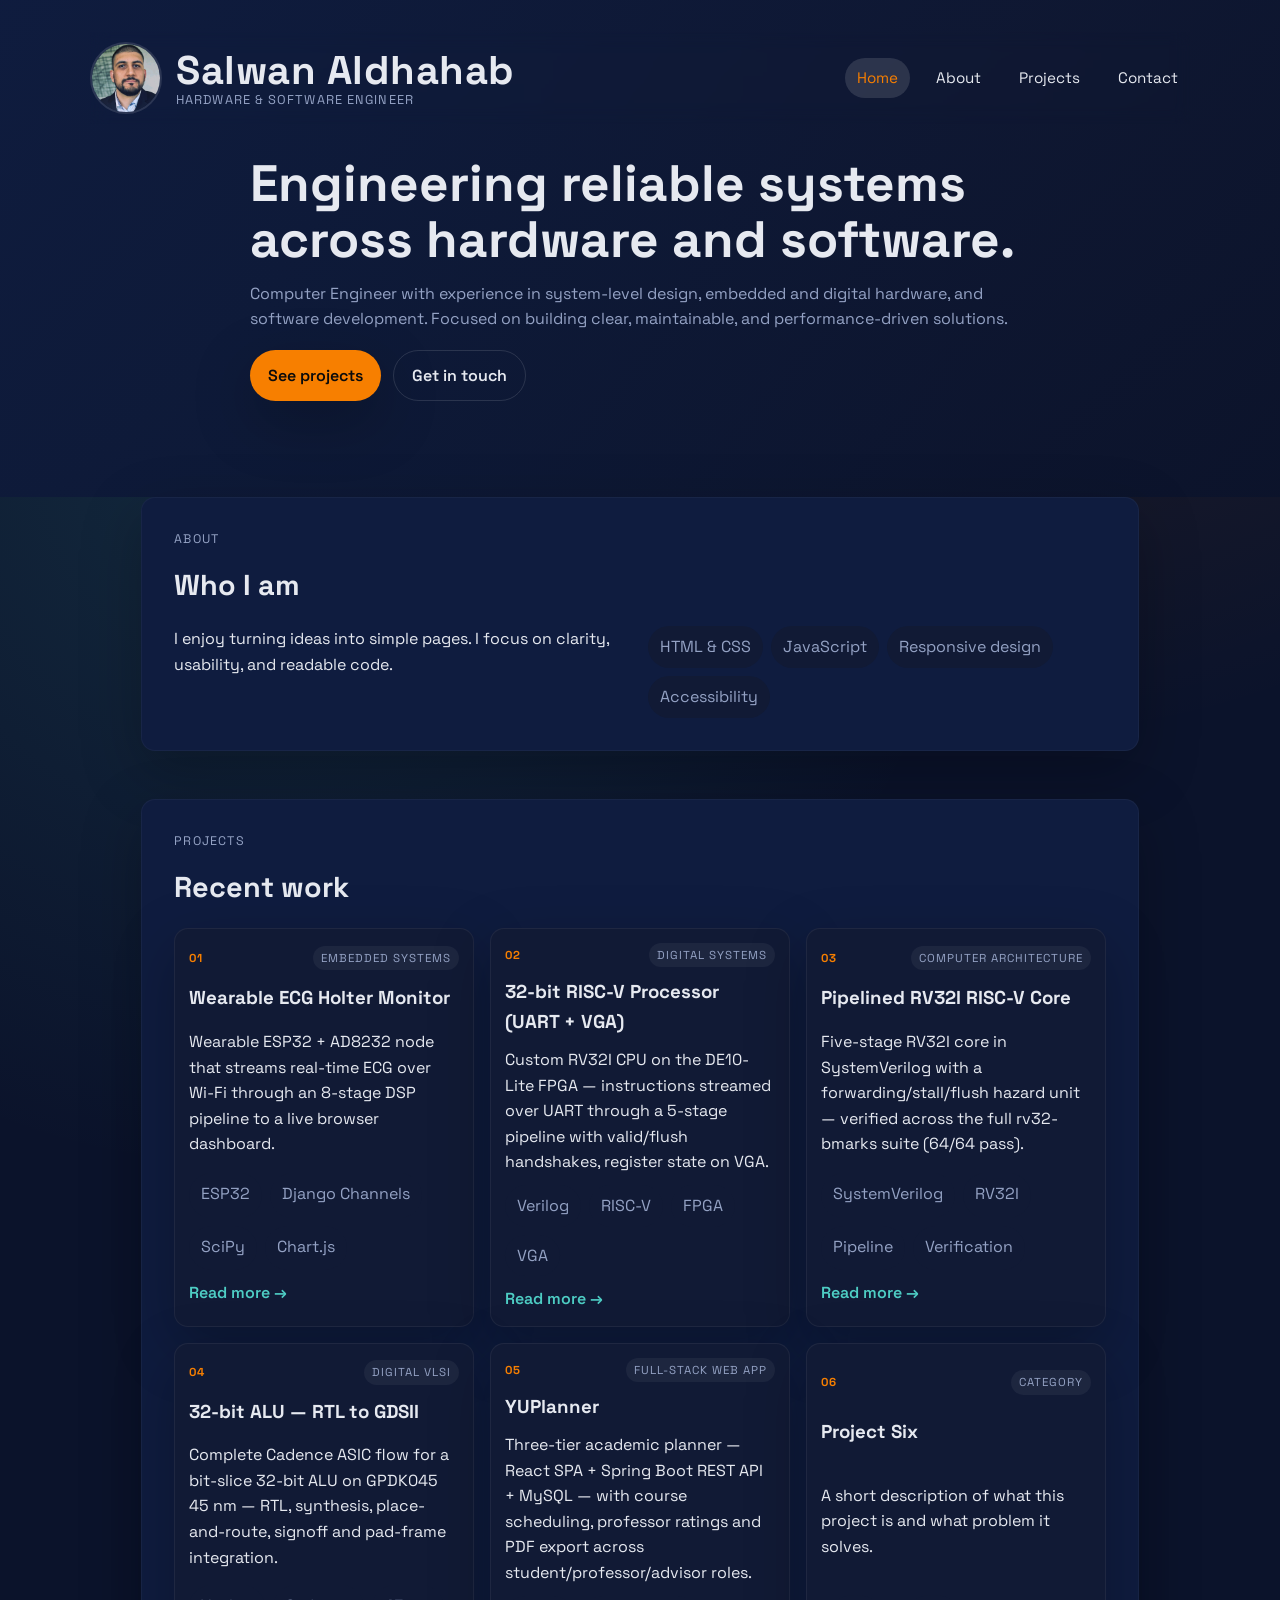
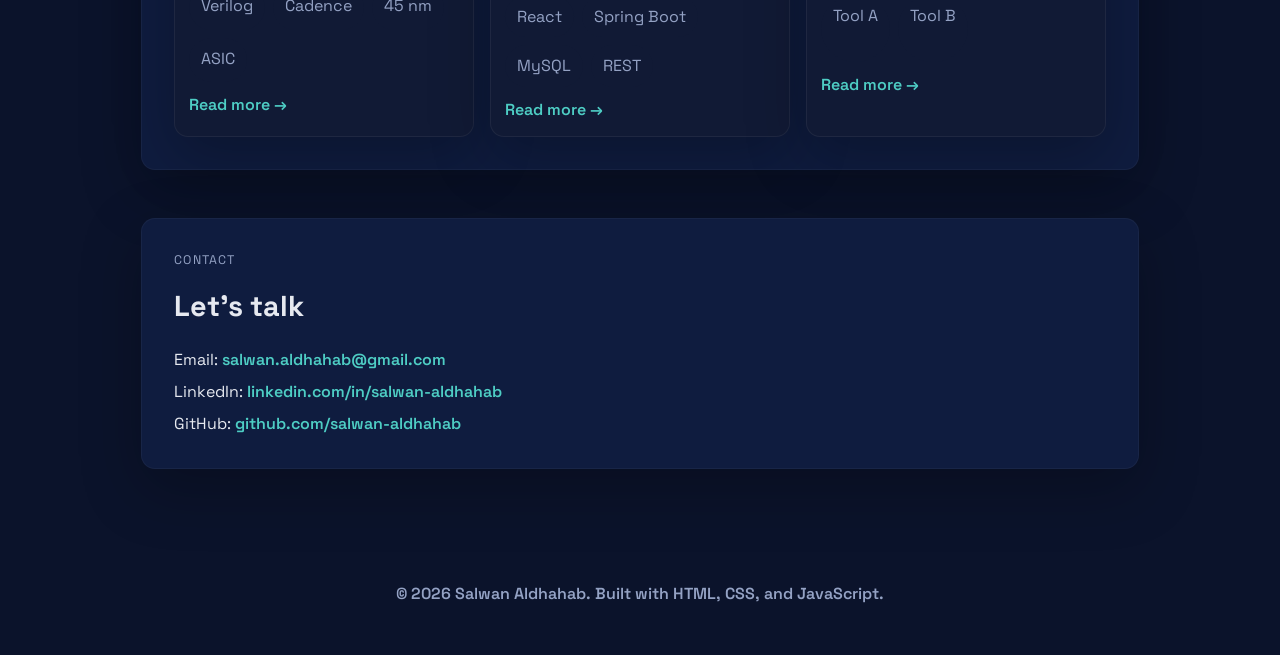
==== commit 0d6198df: "added project 3, 4, and 5" ====
--- a/index.html
+++ b/index.html
@@ -94,39 +94,45 @@
         <article class="card card--project">
           <div class="card__meta">
             <span class="card__num">03</span>
-            <span class="card__tag">Category</span>
+            <span class="card__tag">Computer Architecture</span>
           </div>
-          <h3>Project Three</h3>
-          <p>A short description of what this project is and what problem it solves.</p>
+          <h3>Pipelined RV32I RISC-V Core</h3>
+          <p>Five-stage RV32I core in SystemVerilog with a forwarding/stall/flush hazard unit — verified across the full rv32-bmarks suite (64/64 pass).</p>
           <ul class="pill-list">
-            <li>Tool A</li>
-            <li>Tool B</li>
+            <li>SystemVerilog</li>
+            <li>RV32I</li>
+            <li>Pipeline</li>
+            <li>Verification</li>
           </ul>
           <a href="projects/project-3.html" class="text-link">Read more →</a>
         </article>
         <article class="card card--project">
           <div class="card__meta">
             <span class="card__num">04</span>
-            <span class="card__tag">Category</span>
+            <span class="card__tag">Digital VLSI</span>
           </div>
-          <h3>Project Four</h3>
-          <p>A short description of what this project is and what problem it solves.</p>
+          <h3>32-bit ALU — RTL to GDSII</h3>
+          <p>Complete Cadence ASIC flow for a bit-slice 32-bit ALU on GPDK045 45 nm — RTL, synthesis, place-and-route, signoff and pad-frame integration.</p>
           <ul class="pill-list">
-            <li>Tool A</li>
-            <li>Tool B</li>
+            <li>Verilog</li>
+            <li>Cadence</li>
+            <li>45 nm</li>
+            <li>ASIC</li>
           </ul>
           <a href="projects/project-4.html" class="text-link">Read more →</a>
         </article>
         <article class="card card--project">
           <div class="card__meta">
             <span class="card__num">05</span>
-            <span class="card__tag">Category</span>
+            <span class="card__tag">Full-Stack Web App</span>
           </div>
-          <h3>Project Five</h3>
-          <p>A short description of what this project is and what problem it solves.</p>
+          <h3>YUPlanner</h3>
+          <p>Three-tier academic planner — React SPA + Spring Boot REST API + MySQL — with course scheduling, professor ratings and PDF export across student/professor/advisor roles.</p>
           <ul class="pill-list">
-            <li>Tool A</li>
-            <li>Tool B</li>
+            <li>React</li>
+            <li>Spring Boot</li>
+            <li>MySQL</li>
+            <li>REST</li>
           </ul>
           <a href="projects/project-5.html" class="text-link">Read more →</a>
         </article>
--- a/styles.css
+++ b/styles.css
@@ -1129,6 +1129,528 @@
 .vga-scanline .vga-sync   { flex: 1.5; background: rgba(247, 127, 0, 0.2); color: var(--accent); }
 .vga-scanline .vga-bp     { flex: 1; background: rgba(255, 255, 255, 0.04); color: var(--muted); }
 
+/* ── Pipeline execution timing chart (project 3) ── */
+.pipe-chart {
+  margin-top: 14px;
+  overflow-x: auto;
+  padding-bottom: 4px;
+}
+
+.pipe-chart__grid {
+  display: grid;
+  gap: 4px;
+  min-width: 560px;
+}
+
+.pipe-chart__cell {
+  padding: 8px 4px;
+  border-radius: 6px;
+  text-align: center;
+  font-size: 0.7rem;
+  font-weight: 600;
+  font-family: "Courier New", Courier, monospace;
+  color: #0b0b0b;
+  white-space: nowrap;
+}
+
+.pipe-chart__head {
+  color: var(--muted);
+  font-size: 0.66rem;
+  font-weight: 600;
+  text-align: center;
+  padding: 4px 2px;
+}
+
+.pipe-chart__label {
+  color: var(--text);
+  font-size: 0.72rem;
+  font-weight: 600;
+  font-family: "Courier New", Courier, monospace;
+  display: flex;
+  align-items: center;
+  padding-right: 8px;
+  white-space: nowrap;
+}
+
+.pipe-chart__cell--if  { background: #4ecdc4; }
+.pipe-chart__cell--id  { background: #6bd4a0; }
+.pipe-chart__cell--ex  { background: #f7b267; }
+.pipe-chart__cell--mem { background: #f79d65; }
+.pipe-chart__cell--wb  { background: #f4845f; }
+
+.pipe-chart__cell--bubble {
+  background: repeating-linear-gradient(45deg, rgba(255,255,255,0.06), rgba(255,255,255,0.06) 4px, transparent 4px, transparent 8px);
+  border: 1px dashed rgba(255, 255, 255, 0.25);
+  color: var(--muted);
+}
+
+.pipe-chart__cell--squash {
+  background: rgba(255, 255, 255, 0.04);
+  border: 1px dashed rgba(247, 127, 0, 0.5);
+  color: var(--accent);
+}
+
+.pipe-chart__legend {
+  display: flex;
+  flex-wrap: wrap;
+  gap: 12px;
+  margin-top: 12px;
+  font-size: 0.72rem;
+  color: var(--muted);
+}
+
+.pipe-chart__legend span {
+  display: inline-flex;
+  align-items: center;
+  gap: 6px;
+}
+
+.pipe-chart__swatch {
+  width: 14px;
+  height: 14px;
+  border-radius: 3px;
+  flex-shrink: 0;
+}
+
+/* ── Hazard-unit decision-flow diagram (project 3) ── */
+.hazard-flow {
+  margin-top: 14px;
+  display: grid;
+  gap: 14px;
+}
+
+.hazard-flow__node {
+  background: var(--panel);
+  border: 2px solid var(--accent-2);
+  border-radius: var(--radius);
+  padding: 14px 16px;
+  text-align: center;
+}
+
+.hazard-flow__node strong { font-size: 0.95rem; }
+
+.hazard-flow__node span {
+  display: block;
+  font-size: 0.76rem;
+  color: var(--muted);
+  margin-top: 3px;
+}
+
+.hazard-flow__branches {
+  display: grid;
+  grid-template-columns: repeat(auto-fit, minmax(200px, 1fr));
+  gap: 12px;
+}
+
+.hazard-flow__action {
+  background: var(--card);
+  border: 1px solid rgba(255, 255, 255, 0.06);
+  border-top: 3px solid var(--muted);
+  border-radius: var(--radius);
+  padding: 14px;
+}
+
+.hazard-flow__action h4 {
+  margin: 0 0 4px;
+  font-size: 0.85rem;
+  font-family: "Courier New", Courier, monospace;
+}
+
+.hazard-flow__action p {
+  margin: 0;
+  font-size: 0.8rem;
+  color: var(--muted);
+  line-height: 1.5;
+}
+
+.hazard-flow__action--forward { border-top-color: var(--accent-2); }
+.hazard-flow__action--forward h4 { color: var(--accent-2); }
+.hazard-flow__action--stall { border-top-color: #f7b267; }
+.hazard-flow__action--stall h4 { color: #f7b267; }
+.hazard-flow__action--flush { border-top-color: var(--accent); }
+.hazard-flow__action--flush h4 { color: var(--accent); }
+
+/* ── Comparison bar chart (project 4) ── */
+.bar-chart {
+  display: flex;
+  align-items: flex-end;
+  justify-content: center;
+  gap: 48px;
+  height: 220px;
+  margin-top: 16px;
+  padding: 16px 16px 0;
+  background: linear-gradient(180deg, rgba(8, 14, 30, 0.5), rgba(11, 19, 43, 0.3));
+  border: 1px solid rgba(255, 255, 255, 0.06);
+  border-radius: var(--radius);
+  position: relative;
+}
+
+.bar-chart__col {
+  display: flex;
+  flex-direction: column;
+  align-items: center;
+  justify-content: flex-end;
+  height: 100%;
+  width: 96px;
+}
+
+.bar-chart__bar {
+  width: 100%;
+  border-radius: 6px 6px 0 0;
+  position: relative;
+  min-height: 4px;
+  transition: height 0.3s ease;
+}
+
+.bar-chart__bar--a { background: linear-gradient(180deg, var(--accent-2), rgba(78, 205, 196, 0.4)); }
+.bar-chart__bar--b { background: linear-gradient(180deg, var(--accent), rgba(247, 127, 0, 0.4)); }
+
+.bar-chart__value {
+  position: absolute;
+  top: -22px;
+  left: 0;
+  right: 0;
+  text-align: center;
+  font-size: 0.8rem;
+  font-weight: 600;
+  color: var(--text);
+  font-family: "Courier New", Courier, monospace;
+}
+
+.bar-chart__label {
+  margin-top: 8px;
+  font-size: 0.75rem;
+  color: var(--muted);
+  text-align: center;
+  line-height: 1.3;
+}
+
+.bar-chart__delta {
+  position: absolute;
+  top: 40px;
+  left: 50%;
+  transform: translateX(-50%);
+  font-size: 0.9rem;
+  font-weight: 700;
+  color: var(--accent-2);
+  background: rgba(11, 19, 43, 0.85);
+  padding: 4px 10px;
+  border-radius: 999px;
+  border: 1px solid rgba(78, 205, 196, 0.3);
+}
+
+/* ── Signoff pass badges (project 4) ── */
+.signoff-grid {
+  display: grid;
+  grid-template-columns: repeat(auto-fit, minmax(200px, 1fr));
+  gap: 12px;
+  margin-top: 14px;
+}
+
+.signoff-card {
+  background: var(--card);
+  border: 1px solid rgba(255, 255, 255, 0.06);
+  border-left: 3px solid #4ecdc4;
+  border-radius: var(--radius);
+  padding: 14px 16px;
+  display: flex;
+  align-items: center;
+  gap: 12px;
+}
+
+.signoff-card__badge {
+  width: 34px;
+  height: 34px;
+  border-radius: 50%;
+  background: rgba(78, 205, 196, 0.15);
+  color: #4ecdc4;
+  display: flex;
+  align-items: center;
+  justify-content: center;
+  font-weight: 700;
+  flex-shrink: 0;
+}
+
+.signoff-card__title { font-weight: 600; font-size: 0.9rem; }
+.signoff-card__sub { font-size: 0.76rem; color: var(--muted); margin-top: 1px; }
+
+/* ── Tool-screenshot figures (project 4) ── */
+.project-figure {
+  margin: 14px 0 0;
+}
+
+.project-figure img {
+  width: 100%;
+  height: auto;
+  display: block;
+  border-radius: var(--radius);
+  border: 1px solid rgba(255, 255, 255, 0.1);
+  background: #05070f;
+}
+
+.project-figure figcaption {
+  font-size: 0.78rem;
+  color: var(--muted);
+  margin-top: 6px;
+  text-align: center;
+  line-height: 1.4;
+}
+
+.fig-row {
+  display: grid;
+  grid-template-columns: repeat(auto-fit, minmax(260px, 1fr));
+  gap: 14px;
+  margin-top: 14px;
+  align-items: start;
+}
+
+.fig-row .project-figure { margin-top: 0; }
+
+/* stack figures in one column instead of side-by-side */
+.fig-row--col { grid-template-columns: 1fr; }
+
+/* render a figure at a smaller, natural size (centered) */
+.project-figure--sm img { max-width: 400px; margin-inline: auto; }
+
+/* ── Tier stack (project 5: 3-tier arch + backend layers) ── */
+.tier-stack {
+  display: grid;
+  gap: 0;
+  margin-top: 16px;
+}
+
+.tier {
+  background: var(--card);
+  border: 1px solid rgba(255, 255, 255, 0.06);
+  border-left: 4px solid var(--muted);
+  border-radius: var(--radius);
+  padding: 14px 18px;
+  text-align: center;
+}
+
+.tier__title {
+  font-weight: 600;
+  font-size: 0.95rem;
+}
+
+.tier__meta {
+  display: block;
+  font-size: 0.8rem;
+  color: var(--muted);
+  margin-top: 4px;
+  line-height: 1.5;
+}
+
+.tier__meta code {
+  background: rgba(255, 255, 255, 0.06);
+  padding: 1px 5px;
+  border-radius: 4px;
+  font-size: 0.9em;
+}
+
+.tier--client { border-left-color: #4d8bf2; }
+.tier--client .tier__title { color: #7aa9f5; }
+.tier--server { border-left-color: #6bd4a0; }
+.tier--server .tier__title { color: #6bd4a0; }
+.tier--orm { border-left-color: var(--accent); }
+.tier--orm .tier__title { color: var(--accent); }
+.tier--data {
+  border-left-color: var(--accent-2);
+  background: var(--panel);
+  max-width: 340px;
+  margin: 0 auto;
+}
+.tier--data .tier__title { color: var(--accent-2); }
+
+.tier-conn {
+  display: flex;
+  flex-direction: column;
+  align-items: center;
+  justify-content: center;
+  gap: 2px;
+  padding: 8px 0;
+  color: var(--muted);
+  font-size: 0.68rem;
+  text-align: center;
+  line-height: 1.3;
+}
+
+.tier-conn::before {
+  content: '';
+  width: 2px;
+  height: 14px;
+  background: rgba(255, 255, 255, 0.2);
+}
+
+.tier-conn::after {
+  content: '▼';
+  font-size: 0.6rem;
+  color: var(--muted);
+  margin-top: -2px;
+}
+
+.tier-conn span { margin-top: 2px; }
+
+/* ── Low-fidelity UI mockups (project 5) — York red #E31837 ── */
+.mockup-row {
+  display: grid;
+  grid-template-columns: repeat(auto-fit, minmax(260px, 1fr));
+  gap: 16px;
+  margin-top: 14px;
+}
+
+.mockup {
+  border-radius: 10px;
+  overflow: hidden;
+  border: 1px solid rgba(255, 255, 255, 0.12);
+  background: #fff;
+  box-shadow: var(--shadow);
+}
+
+.mockup__chrome {
+  display: flex;
+  align-items: center;
+  gap: 8px;
+  padding: 7px 10px;
+  background: #d7dae0;
+}
+
+.mockup__chrome i {
+  width: 9px;
+  height: 9px;
+  border-radius: 50%;
+  background: #b8bcc4;
+  flex-shrink: 0;
+}
+
+.mockup__url {
+  font-size: 0.66rem;
+  color: #5a6270;
+  font-family: "Courier New", Courier, monospace;
+  margin-left: 4px;
+}
+
+.mockup__cap {
+  text-align: center;
+  font-size: 0.78rem;
+  color: var(--muted);
+  margin-top: 8px;
+}
+
+/* login mockup */
+.mockup-login {
+  background: #E31837;
+  padding: 26px 20px;
+  display: flex;
+  flex-direction: column;
+  align-items: center;
+  min-height: 210px;
+}
+
+.mockup-login__card {
+  background: #fff;
+  border-radius: 8px;
+  padding: 18px 20px;
+  width: 100%;
+  max-width: 210px;
+  display: flex;
+  flex-direction: column;
+  gap: 8px;
+  align-items: center;
+}
+
+.mockup-login__brand {
+  color: #E31837;
+  font-weight: 700;
+  font-size: 1.1rem;
+  margin-bottom: 4px;
+}
+
+.mockup-login__field {
+  width: 100%;
+  height: 26px;
+  border-radius: 4px;
+  background: #eef0f3;
+  border: 1px solid #d3d7de;
+  display: flex;
+  align-items: center;
+  padding: 0 8px;
+  font-size: 0.68rem;
+  color: #8a92a0;
+  font-family: "Courier New", Courier, monospace;
+}
+
+.mockup-login__btn {
+  width: 100%;
+  height: 28px;
+  border-radius: 4px;
+  background: #E31837;
+  color: #fff;
+  display: flex;
+  align-items: center;
+  justify-content: center;
+  font-size: 0.72rem;
+  font-weight: 700;
+  letter-spacing: 0.5px;
+  margin-top: 2px;
+}
+
+.mockup-login__link { font-size: 0.66rem; color: #6b7280; }
+
+/* dashboard mockup */
+.mockup-dash { display: flex; flex-direction: column; min-height: 210px; }
+
+.mockup-dash__bar {
+  background: #1f2a44;
+  color: #fff;
+  font-size: 0.72rem;
+  font-weight: 600;
+  padding: 8px 12px;
+}
+.mockup-dash__bar b { color: #fff; }
+.mockup-dash__bar span { color: #aab3c5; font-weight: 400; }
+
+.mockup-dash__body { display: flex; flex: 1; }
+
+.mockup-dash__side {
+  background: #E31837;
+  color: #fff;
+  padding: 12px 10px;
+  display: flex;
+  flex-direction: column;
+  gap: 10px;
+  font-size: 0.66rem;
+  min-width: 104px;
+}
+
+.mockup-dash__main {
+  flex: 1;
+  padding: 12px;
+  background: #fff;
+}
+
+.mockup-dash__h {
+  font-size: 0.72rem;
+  font-weight: 700;
+  color: #1f2a44;
+  margin-bottom: 8px;
+}
+
+.mockup-dash__grid {
+  display: grid;
+  grid-template-columns: repeat(4, 1fr);
+  grid-template-rows: repeat(4, 20px);
+  gap: 3px;
+}
+
+.mockup-dash__grid div {
+  border: 1px solid #e2e5ea;
+  border-radius: 2px;
+}
+
+.mockup-dash__grid .ev1 { background: rgba(107, 212, 160, 0.55); border-color: #6bd4a0; }
+.mockup-dash__grid .ev2 { background: rgba(77, 139, 242, 0.4); border-color: #4d8bf2; }
+
 @media (max-width: 640px) {
   .nav {
     flex-wrap: wrap;
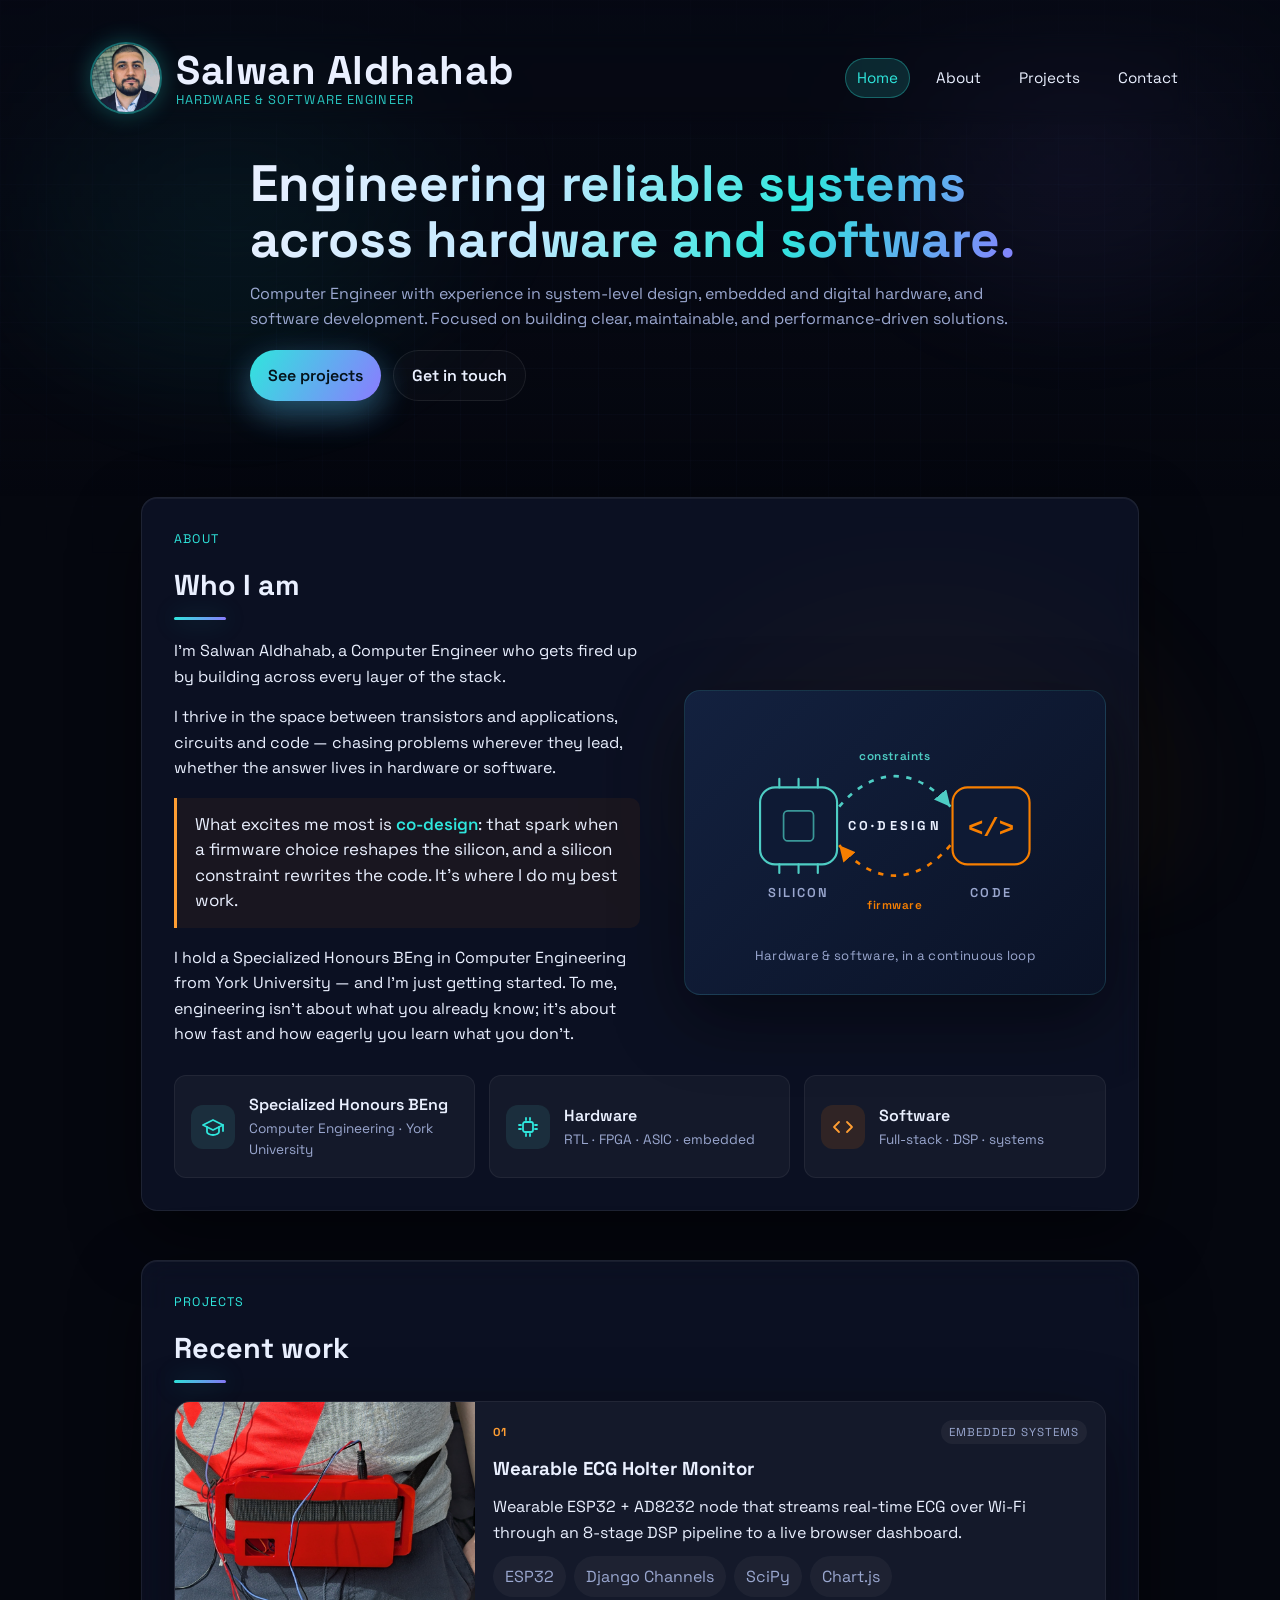
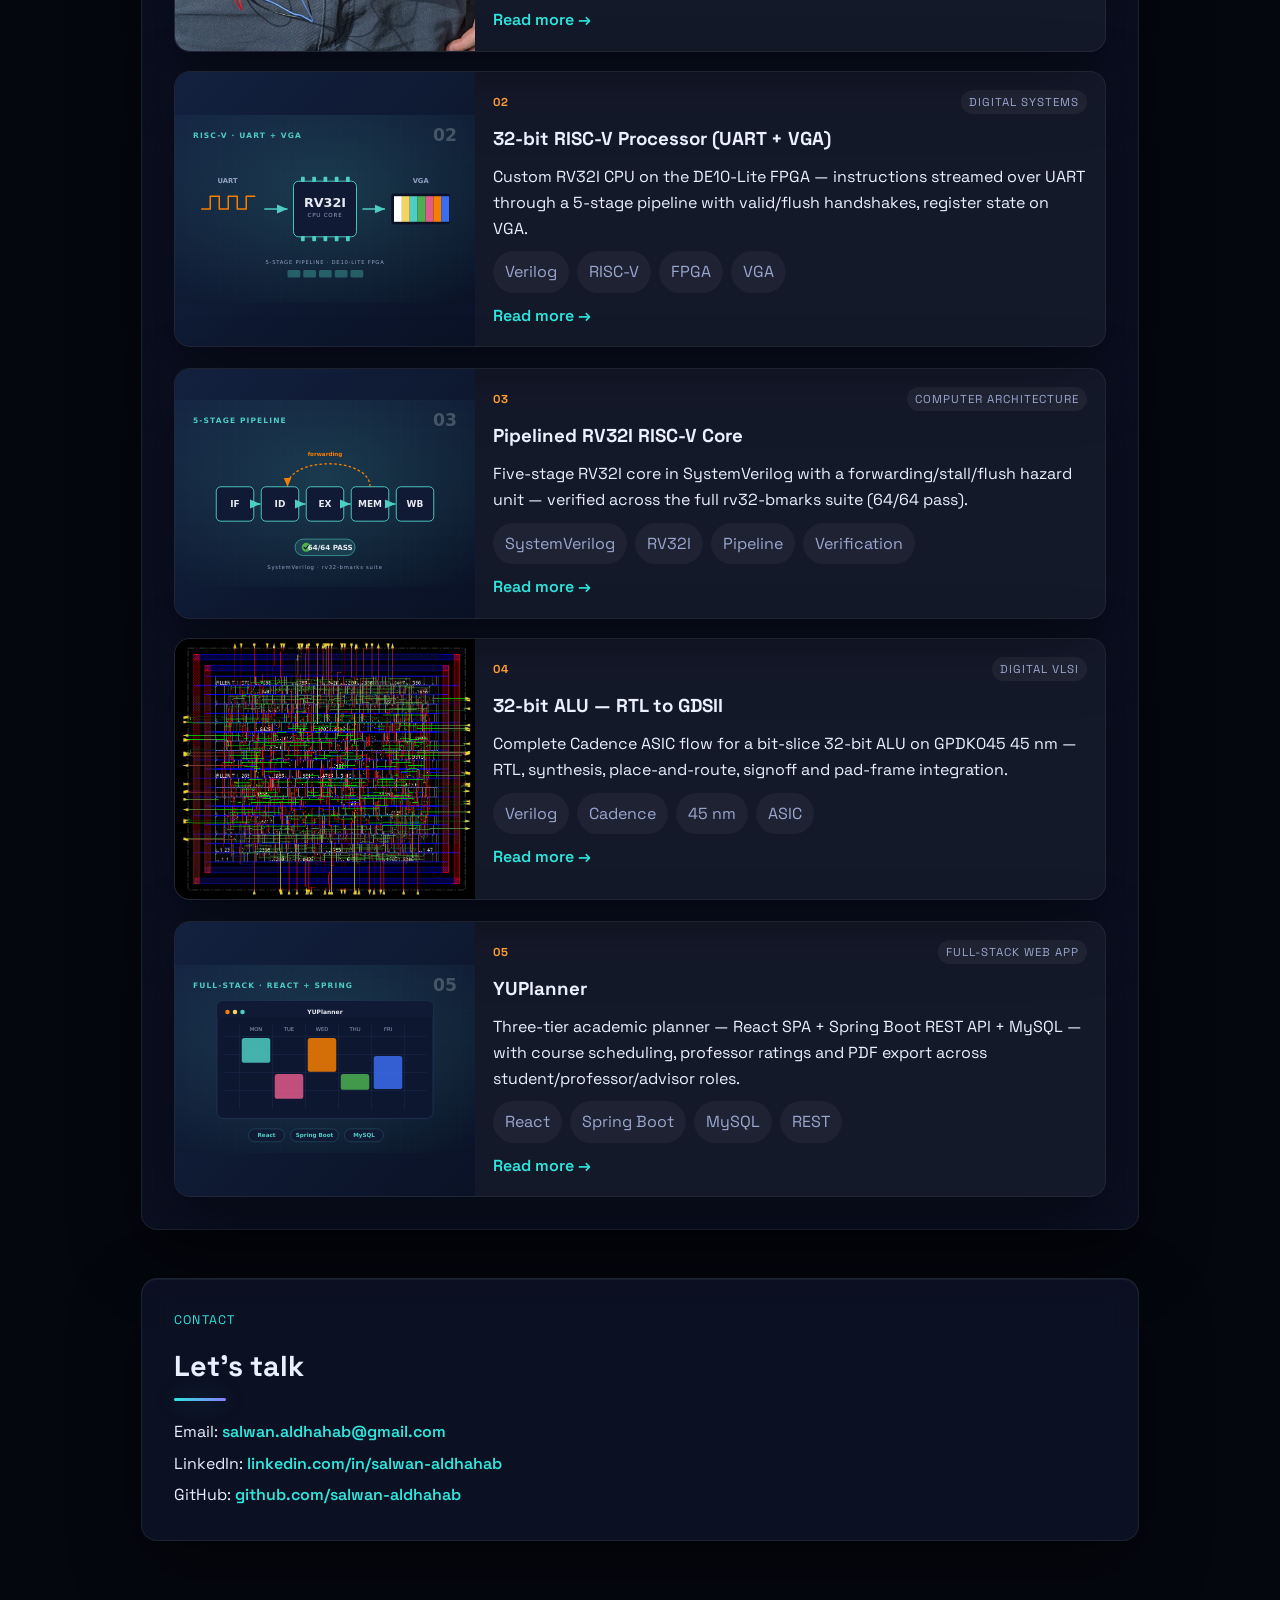
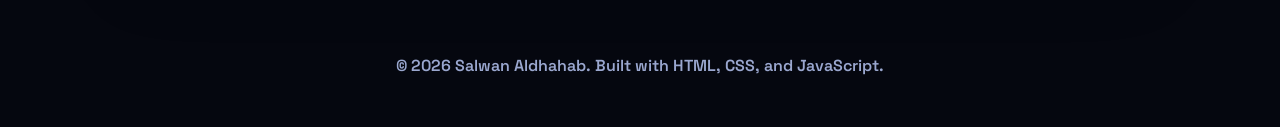
==== commit 68fa99ac: "change theme and who I am section" ====
--- a/index.html
+++ b/index.html
@@ -44,15 +44,99 @@
         <p class="eyebrow">About</p>
         <h2>Who I am</h2>
       </div>
-      <div class="about__grid">
-        <p>I enjoy turning ideas into simple pages. I focus on clarity, usability, and readable code.</p>
-        <ul class="pill-list">
-          <li>HTML & CSS</li>
-          <li>JavaScript</li>
-          <li>Responsive design</li>
-          <li>Accessibility</li>
-        </ul>
-      </div>
+      <div class="about">
+        <div class="about__text">
+          <p>I'm Salwan Aldhahab, a Computer Engineer who gets fired up by building across every layer of the stack.</p>
+          <p>I thrive in the space between transistors and applications, circuits and code — chasing problems wherever they lead, whether the answer lives in hardware or software.</p>
+          <blockquote class="about__quote">
+            What excites me most is <strong>co-design</strong>: that spark when a firmware choice reshapes the silicon, and a silicon constraint rewrites the code. It's where I do my best work.
+          </blockquote>
+          <p>I hold a Specialized Honours BEng in Computer Engineering from York University — and I'm just getting started. To me, engineering isn't about what you already know; it's about how fast and how eagerly you learn what you don't.</p>
+        </div>
+
+        <aside class="about__visual">
+          <svg class="codesign" viewBox="0 0 340 200" role="img" aria-label="A silicon chip and code exchanging constraints and firmware in a continuous co-design loop">
+            <defs>
+              <marker id="cd-arrow" markerWidth="9" markerHeight="9" refX="6" refY="3" orient="auto">
+                <path d="M0 0L6 3L0 6Z" fill="#4ecdc4"/>
+              </marker>
+              <marker id="cd-arrow-o" markerWidth="9" markerHeight="9" refX="6" refY="3" orient="auto">
+                <path d="M0 0L6 3L0 6Z" fill="#f77f00"/>
+              </marker>
+            </defs>
+
+            <!-- top arc: silicon constraints flow to code -->
+            <path class="codesign__flow" d="M118 82 C150 44 190 44 222 82" fill="none" stroke="#4ecdc4" stroke-width="2.5" marker-end="url(#cd-arrow)"/>
+            <text x="170" y="38" text-anchor="middle" class="codesign__edge" fill="#4ecdc4">constraints</text>
+
+            <!-- bottom arc: firmware flows back to silicon -->
+            <path class="codesign__flow codesign__flow--rev" d="M222 118 C190 156 150 156 118 118" fill="none" stroke="#f77f00" stroke-width="2.5" marker-end="url(#cd-arrow-o)"/>
+            <text x="170" y="178" text-anchor="middle" class="codesign__edge" fill="#f77f00">firmware</text>
+
+            <!-- left node: silicon -->
+            <g>
+              <rect x="44" y="64" width="72" height="72" rx="14" fill="#0e1a34" stroke="#4ecdc4" stroke-width="2"/>
+              <g stroke="#4ecdc4" stroke-width="2" stroke-linecap="round">
+                <line x1="62" y1="56" x2="62" y2="64"/><line x1="80" y1="56" x2="80" y2="64"/><line x1="98" y1="56" x2="98" y2="64"/>
+                <line x1="62" y1="136" x2="62" y2="144"/><line x1="80" y1="136" x2="80" y2="144"/><line x1="98" y1="136" x2="98" y2="144"/>
+              </g>
+              <rect x="66" y="86" width="28" height="28" rx="4" fill="none" stroke="#4ecdc4" stroke-width="1.6" opacity="0.7"/>
+            </g>
+            <text x="80" y="166" text-anchor="middle" class="codesign__label">SILICON</text>
+
+            <!-- right node: code -->
+            <g>
+              <rect x="224" y="64" width="72" height="72" rx="14" fill="#0e1a34" stroke="#f77f00" stroke-width="2"/>
+              <text x="260" y="109" text-anchor="middle" class="codesign__glyph" fill="#f77f00">&lt;/&gt;</text>
+            </g>
+            <text x="260" y="166" text-anchor="middle" class="codesign__label">CODE</text>
+
+            <!-- center label -->
+            <text x="170" y="104" text-anchor="middle" class="codesign__center">CO·DESIGN</text>
+          </svg>
+          <p class="about__visual-caption">Hardware &amp; software, in a continuous loop</p>
+        </aside>
+      </div>
+
+      <ul class="about__highlights">
+        <li class="highlight">
+          <span class="highlight__icon" aria-hidden="true">
+            <svg viewBox="0 0 24 24" fill="none" stroke="currentColor" stroke-width="1.8" stroke-linecap="round" stroke-linejoin="round">
+              <path d="M22 10 12 5 2 10l10 5 10-5z"/>
+              <path d="M6 12v5c0 1.2 2.7 3 6 3s6-1.8 6-3v-5"/>
+              <path d="M22 10v6"/>
+            </svg>
+          </span>
+          <div>
+            <p class="highlight__title">Specialized Honours BEng</p>
+            <p class="highlight__sub">Computer Engineering · York University</p>
+          </div>
+        </li>
+        <li class="highlight">
+          <span class="highlight__icon" aria-hidden="true">
+            <svg viewBox="0 0 24 24" fill="none" stroke="currentColor" stroke-width="1.8" stroke-linecap="round" stroke-linejoin="round">
+              <rect x="7" y="7" width="10" height="10" rx="2"/>
+              <path d="M10 3v2M14 3v2M10 19v2M14 19v2M3 10h2M3 14h2M19 10h2M19 14h2"/>
+            </svg>
+          </span>
+          <div>
+            <p class="highlight__title">Hardware</p>
+            <p class="highlight__sub">RTL · FPGA · ASIC · embedded</p>
+          </div>
+        </li>
+        <li class="highlight">
+          <span class="highlight__icon highlight__icon--accent" aria-hidden="true">
+            <svg viewBox="0 0 24 24" fill="none" stroke="currentColor" stroke-width="1.8" stroke-linecap="round" stroke-linejoin="round">
+              <polyline points="8 7 3 12 8 17"/>
+              <polyline points="16 7 21 12 16 17"/>
+            </svg>
+          </span>
+          <div>
+            <p class="highlight__title">Software</p>
+            <p class="highlight__sub">Full-stack · DSP · systems</p>
+          </div>
+        </li>
+      </ul>
     </section>
 
     <section class="section" id="projects">
@@ -62,92 +146,104 @@
       </div>
       <div class="card-grid">
         <article class="card card--project">
-          <div class="card__meta">
-            <span class="card__num">01</span>
-            <span class="card__tag">Embedded Systems</span>
-          </div>
-          <h3>Wearable ECG Holter Monitor</h3>
-          <p>Wearable ESP32 + AD8232 node that streams real-time ECG over Wi-Fi through an 8-stage DSP pipeline to a live browser dashboard.</p>
-          <ul class="pill-list">
-            <li>ESP32</li>
-            <li>Django Channels</li>
-            <li>SciPy</li>
-            <li>Chart.js</li>
-          </ul>
-          <a href="projects/project-1.html" class="text-link">Read more →</a>
-        </article>
-        <article class="card card--project">
-          <div class="card__meta">
-            <span class="card__num">02</span>
-            <span class="card__tag">Digital Systems</span>
-          </div>
-          <h3>32-bit RISC-V Processor (UART + VGA)</h3>
-          <p>Custom RV32I CPU on the DE10-Lite FPGA — instructions streamed over UART through a 5-stage pipeline with valid/flush handshakes, register state on VGA.</p>
-          <ul class="pill-list">
-            <li>Verilog</li>
-            <li>RISC-V</li>
-            <li>FPGA</li>
-            <li>VGA</li>
-          </ul>
-          <a href="projects/project-2.html" class="text-link">Read more →</a>
-        </article>
-        <article class="card card--project">
-          <div class="card__meta">
-            <span class="card__num">03</span>
-            <span class="card__tag">Computer Architecture</span>
-          </div>
-          <h3>Pipelined RV32I RISC-V Core</h3>
-          <p>Five-stage RV32I core in SystemVerilog with a forwarding/stall/flush hazard unit — verified across the full rv32-bmarks suite (64/64 pass).</p>
-          <ul class="pill-list">
-            <li>SystemVerilog</li>
-            <li>RV32I</li>
-            <li>Pipeline</li>
-            <li>Verification</li>
-          </ul>
-          <a href="projects/project-3.html" class="text-link">Read more →</a>
-        </article>
-        <article class="card card--project">
-          <div class="card__meta">
-            <span class="card__num">04</span>
-            <span class="card__tag">Digital VLSI</span>
-          </div>
-          <h3>32-bit ALU — RTL to GDSII</h3>
-          <p>Complete Cadence ASIC flow for a bit-slice 32-bit ALU on GPDK045 45 nm — RTL, synthesis, place-and-route, signoff and pad-frame integration.</p>
-          <ul class="pill-list">
-            <li>Verilog</li>
-            <li>Cadence</li>
-            <li>45 nm</li>
-            <li>ASIC</li>
-          </ul>
-          <a href="projects/project-4.html" class="text-link">Read more →</a>
-        </article>
-        <article class="card card--project">
-          <div class="card__meta">
-            <span class="card__num">05</span>
-            <span class="card__tag">Full-Stack Web App</span>
-          </div>
-          <h3>YUPlanner</h3>
-          <p>Three-tier academic planner — React SPA + Spring Boot REST API + MySQL — with course scheduling, professor ratings and PDF export across student/professor/advisor roles.</p>
-          <ul class="pill-list">
-            <li>React</li>
-            <li>Spring Boot</li>
-            <li>MySQL</li>
-            <li>REST</li>
-          </ul>
-          <a href="projects/project-5.html" class="text-link">Read more →</a>
-        </article>
-        <article class="card card--project">
-          <div class="card__meta">
-            <span class="card__num">06</span>
-            <span class="card__tag">Category</span>
-          </div>
-          <h3>Project Six</h3>
-          <p>A short description of what this project is and what problem it solves.</p>
-          <ul class="pill-list">
-            <li>Tool A</li>
-            <li>Tool B</li>
-          </ul>
-          <a href="projects/project-6.html" class="text-link">Read more →</a>
+          <div class="card__media">
+            <img src="images/ecg/device-worn.jpg" alt="Wearable ECG monitor with 3D-printed enclosure and electrode leads">
+          </div>
+          <div class="card__body">
+            <div class="card__meta">
+              <span class="card__num">01</span>
+              <span class="card__tag">Embedded Systems</span>
+            </div>
+            <h3>Wearable ECG Holter Monitor</h3>
+            <p>Wearable ESP32 + AD8232 node that streams real-time ECG over Wi-Fi through an 8-stage DSP pipeline to a live browser dashboard.</p>
+            <ul class="pill-list">
+              <li>ESP32</li>
+              <li>Django Channels</li>
+              <li>SciPy</li>
+              <li>Chart.js</li>
+            </ul>
+            <a href="projects/project-1.html" class="text-link">Read more <span class="text-link__arrow" aria-hidden="true">→</span></a>
+          </div>
+        </article>
+        <article class="card card--project">
+          <div class="card__media card__media--art">
+            <img src="images/covers/project-02.svg" alt="Diagram of a RISC-V CPU streaming UART input to a VGA display">
+          </div>
+          <div class="card__body">
+            <div class="card__meta">
+              <span class="card__num">02</span>
+              <span class="card__tag">Digital Systems</span>
+            </div>
+            <h3>32-bit RISC-V Processor (UART + VGA)</h3>
+            <p>Custom RV32I CPU on the DE10-Lite FPGA — instructions streamed over UART through a 5-stage pipeline with valid/flush handshakes, register state on VGA.</p>
+            <ul class="pill-list">
+              <li>Verilog</li>
+              <li>RISC-V</li>
+              <li>FPGA</li>
+              <li>VGA</li>
+            </ul>
+            <a href="projects/project-2.html" class="text-link">Read more <span class="text-link__arrow" aria-hidden="true">→</span></a>
+          </div>
+        </article>
+        <article class="card card--project">
+          <div class="card__media card__media--art">
+            <img src="images/covers/project-03.svg" alt="Five-stage RISC-V pipeline diagram with a forwarding path, verified 64 of 64">
+          </div>
+          <div class="card__body">
+            <div class="card__meta">
+              <span class="card__num">03</span>
+              <span class="card__tag">Computer Architecture</span>
+            </div>
+            <h3>Pipelined RV32I RISC-V Core</h3>
+            <p>Five-stage RV32I core in SystemVerilog with a forwarding/stall/flush hazard unit — verified across the full rv32-bmarks suite (64/64 pass).</p>
+            <ul class="pill-list">
+              <li>SystemVerilog</li>
+              <li>RV32I</li>
+              <li>Pipeline</li>
+              <li>Verification</li>
+            </ul>
+            <a href="projects/project-3.html" class="text-link">Read more <span class="text-link__arrow" aria-hidden="true">→</span></a>
+          </div>
+        </article>
+        <article class="card card--project">
+          <div class="card__media">
+            <img src="images/alu-rtl-to-gds/fig16_hier_pnr.png" alt="Innovus place-and-route layout of the 32-bit hierarchical ALU">
+          </div>
+          <div class="card__body">
+            <div class="card__meta">
+              <span class="card__num">04</span>
+              <span class="card__tag">Digital VLSI</span>
+            </div>
+            <h3>32-bit ALU — RTL to GDSII</h3>
+            <p>Complete Cadence ASIC flow for a bit-slice 32-bit ALU on GPDK045 45 nm — RTL, synthesis, place-and-route, signoff and pad-frame integration.</p>
+            <ul class="pill-list">
+              <li>Verilog</li>
+              <li>Cadence</li>
+              <li>45 nm</li>
+              <li>ASIC</li>
+            </ul>
+            <a href="projects/project-4.html" class="text-link">Read more <span class="text-link__arrow" aria-hidden="true">→</span></a>
+          </div>
+        </article>
+        <article class="card card--project">
+          <div class="card__media card__media--art">
+            <img src="images/covers/project-05.svg" alt="YUPlanner web app showing a weekly course schedule built with React, Spring Boot and MySQL">
+          </div>
+          <div class="card__body">
+            <div class="card__meta">
+              <span class="card__num">05</span>
+              <span class="card__tag">Full-Stack Web App</span>
+            </div>
+            <h3>YUPlanner</h3>
+            <p>Three-tier academic planner — React SPA + Spring Boot REST API + MySQL — with course scheduling, professor ratings and PDF export across student/professor/advisor roles.</p>
+            <ul class="pill-list">
+              <li>React</li>
+              <li>Spring Boot</li>
+              <li>MySQL</li>
+              <li>REST</li>
+            </ul>
+            <a href="projects/project-5.html" class="text-link">Read more <span class="text-link__arrow" aria-hidden="true">→</span></a>
+          </div>
         </article>
       </div>
     </section>
--- a/styles.css
+++ b/styles.css
@@ -1,13 +1,20 @@
 :root {
-  --bg: #0b132b;
-  --panel: #0f1c3f;
-  --accent: #f77f00;
-  --accent-2: #4ecdc4;
-  --text: #e6e9f0;
-  --muted: #94a2c4;
-  --card: #111a35;
-  --radius: 14px;
-  --shadow: 0 20px 60px rgba(0, 0, 0, 0.25);
+  --bg: #05070f;
+  --bg-2: #0a0f22;
+  --panel: rgba(19, 26, 54, 0.5);
+  --panel-solid: #0c1226;
+  --accent: #ff9e33;      /* warm ember pop */
+  --accent-2: #2fe6dd;    /* electric aqua */
+  --accent-3: #8b7bff;    /* neon violet */
+  --text: #eaf0ff;
+  --muted: #9aa7cf;
+  --card: rgba(255, 255, 255, 0.04);
+  --line: rgba(255, 255, 255, 0.08);
+  --radius: 16px;
+  --shadow: 0 24px 70px rgba(0, 0, 0, 0.45);
+  --glow-cyan: 0 0 24px rgba(47, 230, 221, 0.35);
+  --glow-violet: 0 0 24px rgba(139, 123, 255, 0.35);
+  --grad: linear-gradient(120deg, var(--accent-2), var(--accent-3));
   --content-width: 1100px;
   color-scheme: dark;
 }
@@ -218,11 +225,172 @@
   margin-bottom: 18px;
 }
 
-.about__grid {
-  display: grid;
-  gap: 16px;
+/* ── About section ── */
+.about {
+  display: grid;
+  grid-template-columns: 1.05fr 0.95fr;
+  gap: clamp(24px, 4vw, 44px);
+  align-items: center;
+}
+
+.about__text {
+  display: grid;
+  gap: 15px;
+  max-width: 60ch;
+}
+
+.about__quote {
+  margin: 2px 0;
+  padding: 14px 18px;
+  border-left: 3px solid var(--accent);
+  background: rgba(247, 127, 0, 0.06);
+  border-radius: 0 10px 10px 0;
+  font-size: 1.06rem;
+  line-height: 1.5;
+}
+
+.about__quote strong {
+  color: var(--accent-2);
+  font-weight: 600;
+}
+
+.about__visual {
+  background: linear-gradient(135deg, #13213f, #0a1226);
+  border: 1px solid rgba(78, 205, 196, 0.16);
+  border-radius: var(--radius);
+  padding: clamp(18px, 3vw, 28px);
+  box-shadow: var(--shadow);
+}
+
+.about__visual-caption {
+  text-align: center;
+  margin-top: 12px;
+  font-size: 0.82rem;
+  letter-spacing: 0.3px;
+  color: var(--muted);
+}
+
+/* Co-design loop diagram */
+.codesign {
+  width: 100%;
+  height: auto;
+  display: block;
+}
+
+.codesign__label {
+  font-size: 12px;
+  letter-spacing: 2px;
+  font-weight: 600;
+  fill: var(--muted);
+}
+
+.codesign__center {
+  font-size: 12px;
+  letter-spacing: 3px;
+  font-weight: 700;
+  fill: var(--text);
+}
+
+.codesign__glyph {
+  font-family: "Courier New", Courier, monospace;
+  font-size: 24px;
+  font-weight: 700;
+}
+
+.codesign__edge {
+  font-size: 11px;
+  letter-spacing: 0.5px;
+  font-weight: 600;
+}
+
+.codesign__flow {
+  stroke-dasharray: 5 7;
+  animation: codesign-flow 1s linear infinite;
+}
+
+.codesign__flow--rev {
+  animation-direction: reverse;
+}
+
+@keyframes codesign-flow {
+  to {
+    stroke-dashoffset: -12;
+  }
+}
+
+/* Highlight cards */
+.about__highlights {
+  list-style: none;
+  margin: clamp(20px, 3vw, 28px) 0 0;
+  padding: 0;
+  display: grid;
   grid-template-columns: repeat(auto-fit, minmax(220px, 1fr));
-  align-items: start;
+  gap: 14px;
+}
+
+.highlight {
+  display: flex;
+  align-items: center;
+  gap: 14px;
+  padding: 16px;
+  background: var(--card);
+  border: 1px solid rgba(255, 255, 255, 0.06);
+  border-radius: 12px;
+  transition: transform 0.2s ease, border-color 0.2s ease;
+}
+
+.highlight:hover {
+  transform: translateY(-3px);
+  border-color: rgba(78, 205, 196, 0.28);
+}
+
+.highlight__icon {
+  flex-shrink: 0;
+  width: 44px;
+  height: 44px;
+  display: grid;
+  place-items: center;
+  border-radius: 12px;
+  background: rgba(78, 205, 196, 0.12);
+  color: var(--accent-2);
+}
+
+.highlight__icon--accent {
+  background: rgba(247, 127, 0, 0.12);
+  color: var(--accent);
+}
+
+.highlight__icon svg {
+  width: 24px;
+  height: 24px;
+}
+
+.highlight__title {
+  font-weight: 600;
+  color: var(--text);
+}
+
+.highlight__sub {
+  font-size: 0.85rem;
+  color: var(--muted);
+}
+
+@media (max-width: 780px) {
+  .about {
+    grid-template-columns: 1fr;
+  }
+
+  .about__visual {
+    max-width: 460px;
+    width: 100%;
+    margin: 0 auto;
+  }
+}
+
+@media (prefers-reduced-motion: reduce) {
+  .codesign__flow {
+    animation: none;
+  }
 }
 
 .pill-list {
@@ -274,12 +442,17 @@
 
 .card-grid {
   display: grid;
-  gap: 16px;
-  grid-template-columns: repeat(auto-fit, minmax(280px, 1fr));
+  gap: 20px;
+  grid-template-columns: 1fr;
 }
 
 /* ── Project card enhancements ── */
 .card--project {
+  grid-template-columns: minmax(0, 300px) 1fr;
+  align-items: stretch;
+  gap: 0;
+  padding: 0;
+  overflow: hidden;
   transition: transform 0.2s ease, box-shadow 0.2s ease, border-color 0.2s ease;
 }
 
@@ -287,6 +460,32 @@
   transform: translateY(-4px);
   box-shadow: 0 24px 64px rgba(0, 0, 0, 0.35);
   border-color: rgba(78, 205, 196, 0.25);
+}
+
+.card__media {
+  position: relative;
+  min-height: 100%;
+  background: linear-gradient(135deg, #13213f, #0a1226);
+  overflow: hidden;
+}
+
+.card__media img {
+  display: block;
+  width: 100%;
+  height: 100%;
+  object-fit: cover;
+}
+
+/* Vector cover art shows in full (no crop) rather than being cover-cropped */
+.card__media--art img {
+  object-fit: contain;
+}
+
+.card__body {
+  display: grid;
+  gap: 10px;
+  align-content: start;
+  padding: 18px;
 }
 
 .card__meta {
@@ -1664,6 +1863,14 @@
   .hero__content {
     margin-top: 48px;
   }
+
+  .card--project {
+    grid-template-columns: 1fr;
+  }
+
+  .card__media {
+    min-height: 200px;
+  }
 }
 
 @media (max-width: 960px) {
@@ -1733,3 +1940,313 @@
     font-size: 2rem;
   }
 }
+
+/* ══════════════════════════════════════════════════════════
+   Interactivity & motion polish
+   ══════════════════════════════════════════════════════════ */
+
+/* Scroll progress bar (injected by script.js) */
+.scroll-progress {
+  position: fixed;
+  top: 0;
+  left: 0;
+  height: 3px;
+  width: 100%;
+  transform: scaleX(0);
+  transform-origin: 0 50%;
+  background: linear-gradient(90deg, var(--accent-2), var(--accent));
+  z-index: 50;
+  will-change: transform;
+}
+
+/* Hero content eases in on load */
+.hero__content > * {
+  opacity: 0;
+  transform: translateY(16px);
+  animation: hero-in 0.7s cubic-bezier(0.22, 1, 0.36, 1) forwards;
+}
+.hero__content > *:nth-child(1) { animation-delay: 0.05s; }
+.hero__content > *:nth-child(2) { animation-delay: 0.15s; }
+.hero__content > *:nth-child(3) { animation-delay: 0.25s; }
+.hero__content > *:nth-child(4) { animation-delay: 0.35s; }
+
+@keyframes hero-in {
+  to { opacity: 1; transform: none; }
+}
+
+/* Reveal on scroll — the .reveal class is added by script.js only, so
+   without JS (or with reduced motion) content stays fully visible. */
+.reveal {
+  opacity: 0;
+  transform: translateY(28px);
+  transition: opacity 0.6s ease, transform 0.6s cubic-bezier(0.22, 1, 0.36, 1);
+  will-change: opacity, transform;
+}
+.reveal.is-visible {
+  opacity: 1;
+  transform: none;
+}
+
+/* Cards keep their own transition timing so the hover lift stays snappy
+   even while carrying the reveal class. */
+.card--project.reveal {
+  transition: transform 0.4s cubic-bezier(0.22, 1, 0.36, 1),
+              box-shadow 0.3s ease, border-color 0.3s ease, opacity 0.5s ease;
+}
+
+/* Accent underline beneath each section heading */
+.section__header h2 {
+  position: relative;
+  padding-bottom: 12px;
+}
+.section__header h2::after {
+  content: "";
+  position: absolute;
+  left: 0;
+  bottom: 0;
+  width: 46px;
+  height: 3px;
+  border-radius: 3px;
+  background: linear-gradient(90deg, var(--accent), var(--accent-2));
+}
+
+/* Nav links lift slightly on hover */
+.nav a {
+  transition: background 0.2s ease, color 0.2s ease, transform 0.15s ease;
+}
+.nav a:hover {
+  transform: translateY(-1px);
+}
+
+/* Project cover art gently zooms on card hover */
+.card__media img {
+  transition: transform 0.45s ease;
+}
+.card--project:hover .card__media img {
+  transform: scale(1.05);
+}
+
+/* "Read more" arrow slides on hover */
+.text-link__arrow {
+  display: inline-block;
+  transition: transform 0.2s ease;
+}
+.text-link:hover .text-link__arrow,
+.card--project:hover .text-link__arrow {
+  transform: translateX(5px);
+}
+
+/* Skill / tech pills respond to hover */
+.pill-list li {
+  transition: background 0.2s ease, color 0.2s ease, transform 0.15s ease;
+}
+.pill-list li:hover {
+  color: var(--text);
+  background: rgba(78, 205, 196, 0.16);
+  transform: translateY(-1px);
+}
+
+/* Back-to-top button (injected by script.js) */
+.to-top {
+  position: fixed;
+  right: clamp(16px, 3vw, 28px);
+  bottom: clamp(16px, 3vw, 28px);
+  width: 46px;
+  height: 46px;
+  display: grid;
+  place-items: center;
+  border-radius: 50%;
+  border: 1px solid rgba(255, 255, 255, 0.12);
+  background: rgba(17, 26, 53, 0.85);
+  color: var(--text);
+  backdrop-filter: blur(8px);
+  box-shadow: var(--shadow);
+  cursor: pointer;
+  opacity: 0;
+  visibility: hidden;
+  transform: translateY(10px);
+  transition: opacity 0.3s ease, transform 0.3s ease, visibility 0.3s, background 0.2s ease, color 0.2s ease;
+  z-index: 40;
+}
+.to-top.is-shown {
+  opacity: 1;
+  visibility: visible;
+  transform: none;
+}
+.to-top:hover,
+.to-top:focus-visible {
+  background: var(--accent);
+  color: #0b0b0b;
+  transform: translateY(-2px);
+  outline: none;
+}
+.to-top svg {
+  width: 20px;
+  height: 20px;
+}
+
+@media (prefers-reduced-motion: reduce) {
+  .hero__content > * {
+    opacity: 1;
+    transform: none;
+    animation: none;
+  }
+  .card--project:hover .card__media img {
+    transform: none;
+  }
+  .to-top {
+    transition: opacity 0.2s ease, visibility 0.2s;
+  }
+}
+
+/* ══════════════════════════════════════════════════════════
+   Futuristic theme — space backdrop, aurora, glass & neon
+   ══════════════════════════════════════════════════════════ */
+
+html {
+  background: var(--bg);
+}
+
+body {
+  background: transparent;
+}
+
+/* Drifting aurora glow */
+body::before {
+  content: "";
+  position: fixed;
+  inset: 0;
+  z-index: -2;
+  background:
+    radial-gradient(38% 44% at 18% 22%, rgba(47, 230, 221, 0.16), transparent 62%),
+    radial-gradient(34% 40% at 84% 16%, rgba(139, 123, 255, 0.22), transparent 60%),
+    radial-gradient(42% 48% at 72% 88%, rgba(255, 158, 51, 0.10), transparent 62%);
+  filter: blur(30px) saturate(120%);
+  animation: aurora-drift 24s ease-in-out infinite alternate;
+  pointer-events: none;
+}
+
+/* Faint tech grid, fading toward the edges */
+body::after {
+  content: "";
+  position: fixed;
+  inset: 0;
+  z-index: -1;
+  background-image:
+    linear-gradient(rgba(120, 150, 255, 0.05) 1px, transparent 1px),
+    linear-gradient(90deg, rgba(120, 150, 255, 0.05) 1px, transparent 1px);
+  background-size: 46px 46px;
+  -webkit-mask-image: radial-gradient(125% 90% at 50% 0%, #000 32%, transparent 78%);
+  mask-image: radial-gradient(125% 90% at 50% 0%, #000 32%, transparent 78%);
+  pointer-events: none;
+}
+
+@keyframes aurora-drift {
+  0%   { transform: translate3d(-2%, -1%, 0) scale(1.05); }
+  50%  { transform: translate3d(2%, 2%, 0) scale(1.12); }
+  100% { transform: translate3d(-1%, 3%, 0) scale(1.06); }
+}
+
+/* Hero fades from dark into the aurora below it */
+.hero {
+  background: linear-gradient(180deg,
+    rgba(6, 9, 20, 0.88) 0%,
+    rgba(6, 9, 20, 0.55) 55%,
+    rgba(5, 7, 15, 0) 100%);
+}
+
+/* Glowing gradient headline */
+.hero h1 {
+  background: linear-gradient(115deg, #eaf0ff 0%, #bfe9ff 38%, var(--accent-2) 68%, var(--accent-3) 100%);
+  -webkit-background-clip: text;
+  background-clip: text;
+  color: transparent;
+  -webkit-text-fill-color: transparent;
+}
+
+/* Neon avatar ring */
+.logo img {
+  border: 2px solid rgba(47, 230, 221, 0.45);
+  box-shadow: 0 0 22px rgba(47, 230, 221, 0.28);
+}
+
+.logo__subtitle {
+  color: var(--accent-2);
+  opacity: 0.85;
+}
+
+/* Frosted-glass panels */
+.section {
+  background: var(--panel);
+  border: 1px solid var(--line);
+  -webkit-backdrop-filter: blur(14px);
+  backdrop-filter: blur(14px);
+  box-shadow: var(--shadow), inset 0 1px 0 rgba(255, 255, 255, 0.06);
+}
+
+.eyebrow {
+  color: var(--accent-2);
+}
+
+/* Gradient section underline with glow */
+.section__header h2::after {
+  width: 52px;
+  background: var(--grad);
+  box-shadow: var(--glow-cyan);
+}
+
+/* Gradient neon primary button */
+.btn {
+  background: var(--grad);
+  color: #04121a;
+  box-shadow: 0 12px 34px rgba(47, 230, 221, 0.28), 0 12px 34px rgba(139, 123, 255, 0.22);
+}
+.btn:hover,
+.btn:focus-visible {
+  transform: translateY(-2px);
+  box-shadow: 0 16px 44px rgba(47, 230, 221, 0.42), 0 16px 44px rgba(139, 123, 255, 0.34);
+}
+.btn--ghost {
+  background: rgba(255, 255, 255, 0.02);
+  color: var(--text);
+  border: 1px solid var(--line);
+  box-shadow: none;
+}
+.btn--ghost:hover,
+.btn--ghost:focus-visible {
+  border-color: rgba(47, 230, 221, 0.5);
+  box-shadow: var(--glow-cyan);
+}
+
+/* Neon active nav pill */
+.nav a.is-active {
+  background: rgba(47, 230, 221, 0.14);
+  color: var(--accent-2);
+  box-shadow: inset 0 0 0 1px rgba(47, 230, 221, 0.32);
+}
+
+/* Cards glow on hover */
+.card--project:hover {
+  border-color: rgba(47, 230, 221, 0.4);
+  box-shadow: 0 26px 64px rgba(0, 0, 0, 0.5), var(--glow-cyan);
+}
+
+/* Progress bar — full neon spectrum */
+.scroll-progress {
+  background: linear-gradient(90deg, var(--accent-2), var(--accent-3), var(--accent));
+  box-shadow: 0 0 12px rgba(47, 230, 221, 0.5);
+}
+
+/* Back-to-top adopts the gradient on hover */
+.to-top:hover,
+.to-top:focus-visible {
+  background: var(--grad);
+  color: #04121a;
+  box-shadow: var(--glow-cyan);
+}
+
+@media (prefers-reduced-motion: reduce) {
+  body::before {
+    animation: none;
+  }
+}
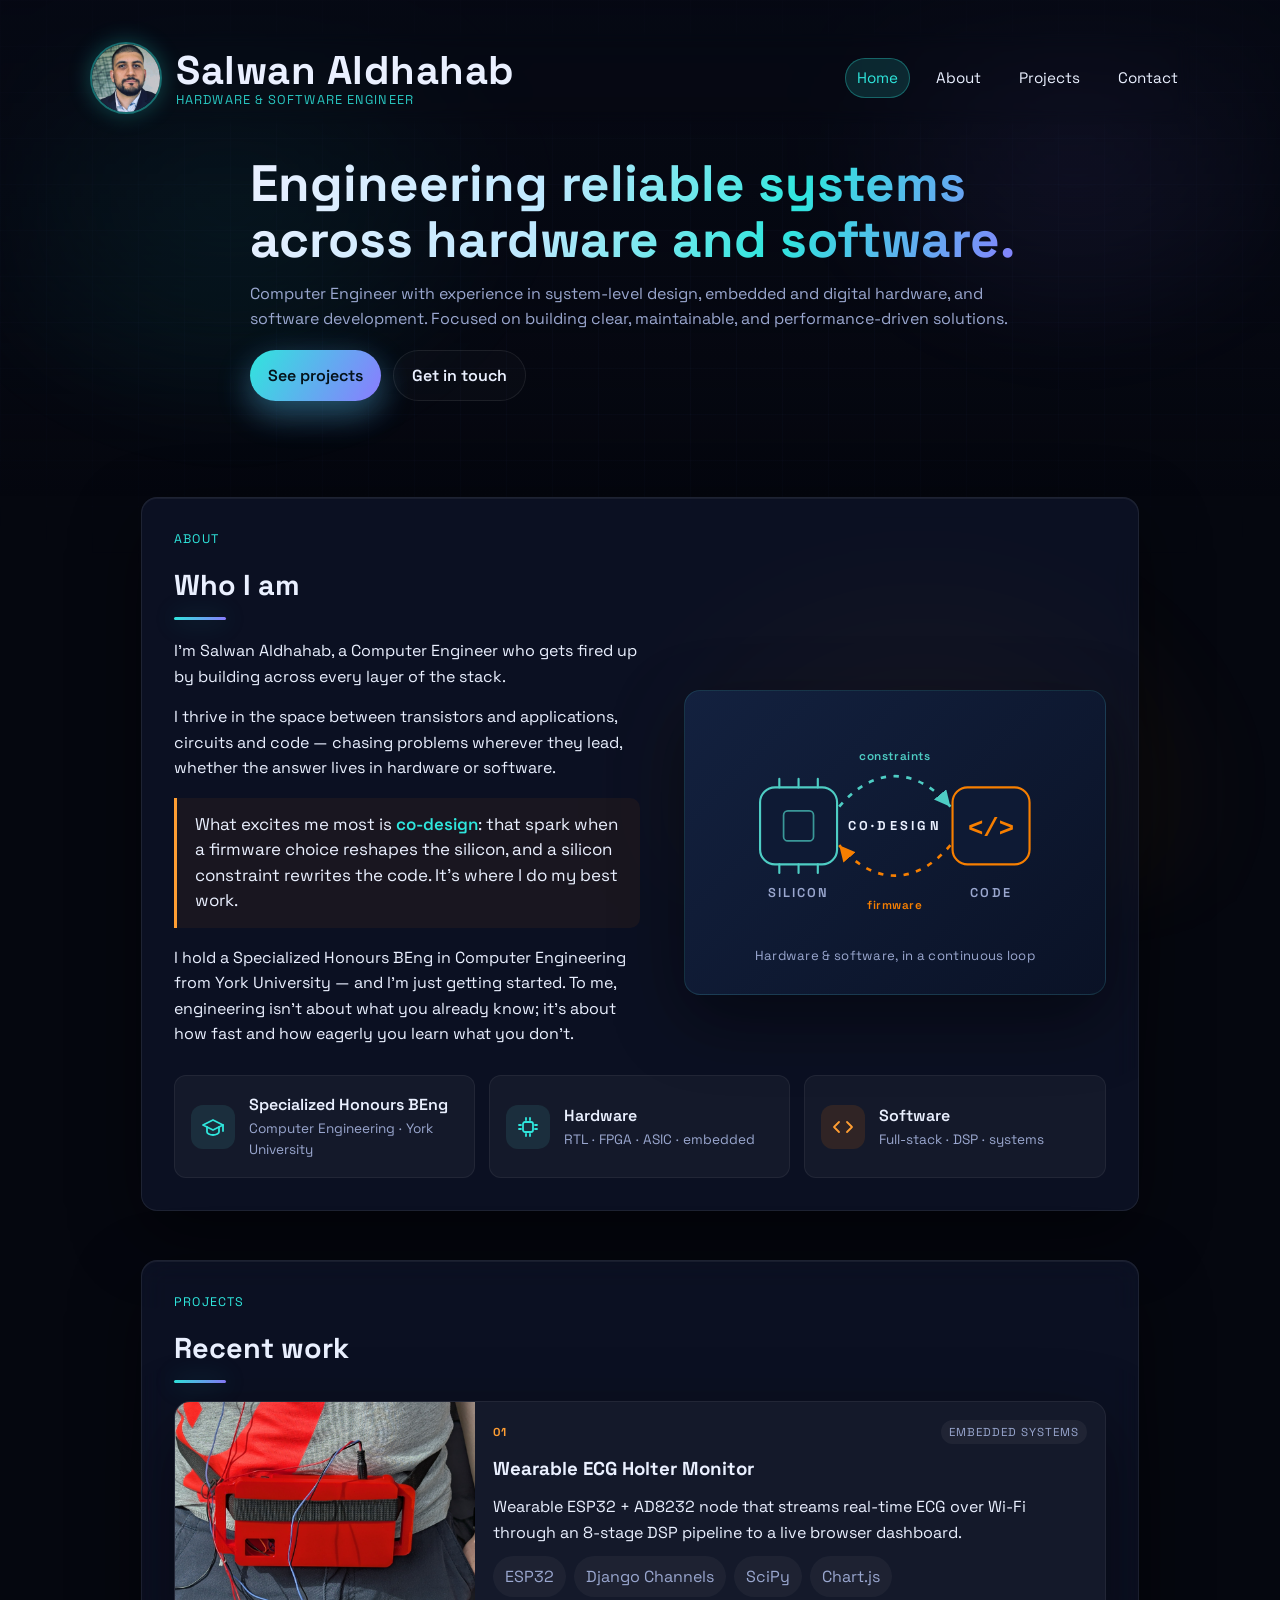
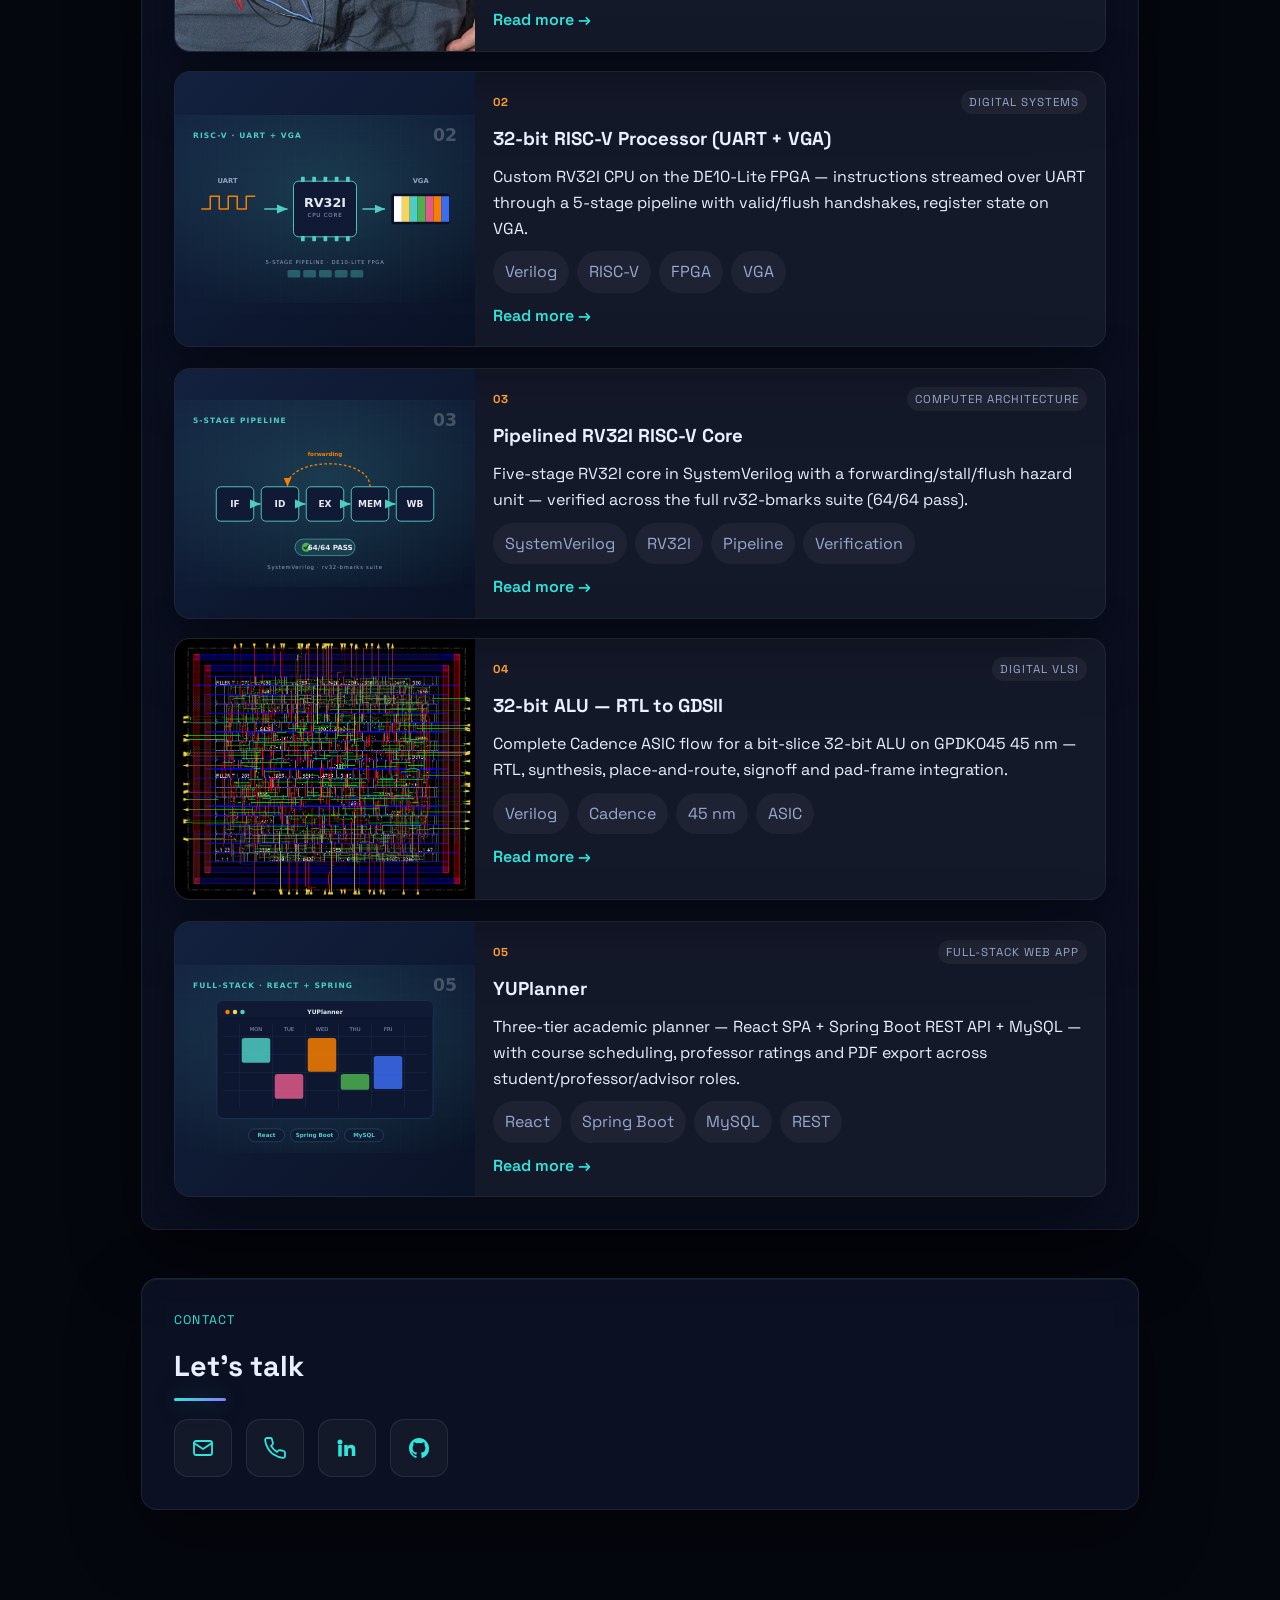
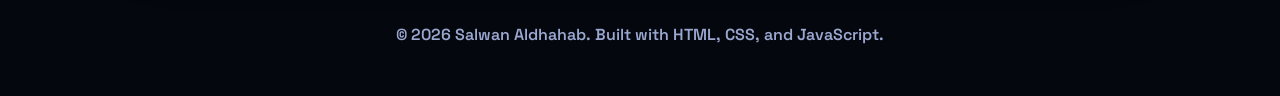
==== commit 0ce8ec17: "contact info style change" ====
--- a/index.html
+++ b/index.html
@@ -254,9 +254,27 @@
         <h2>Let’s talk</h2>
       </div>
       <div class="contact">
-        <p>Email: <a href="mailto:salwan.aldhahab@gmail.com" class="text-link">salwan.aldhahab@gmail.com</a></p>
-        <p>LinkedIn: <a href="https://www.linkedin.com/in/salwan-aldhahab" class="text-link">linkedin.com/in/salwan-aldhahab</a></p>
-        <p>GitHub: <a href="https://github.com/salwan-aldhahab" class="text-link">github.com/salwan-aldhahab</a></p>
+        <a class="contact__link" href="mailto:salwan.aldhahab@gmail.com" aria-label="Email Salwan">
+          <svg viewBox="0 0 24 24" fill="none" stroke="currentColor" stroke-width="1.8" stroke-linecap="round" stroke-linejoin="round" aria-hidden="true">
+            <rect x="3" y="5" width="18" height="14" rx="2"/>
+            <path d="m3 7 9 6 9-6"/>
+          </svg>
+        </a>
+        <a class="contact__link" href="tel:+16478987757" aria-label="Call Salwan">
+          <svg viewBox="0 0 24 24" fill="none" stroke="currentColor" stroke-width="1.8" stroke-linecap="round" stroke-linejoin="round" aria-hidden="true">
+            <path d="M22 16.92v3a2 2 0 0 1-2.18 2 19.79 19.79 0 0 1-8.63-3.07 19.5 19.5 0 0 1-6-6 19.79 19.79 0 0 1-3.07-8.67A2 2 0 0 1 4.11 2h3a2 2 0 0 1 2 1.72c.13.96.36 1.9.7 2.81a2 2 0 0 1-.45 2.11L8.09 9.91a16 16 0 0 0 6 6l1.27-1.27a2 2 0 0 1 2.11-.45c.91.34 1.85.57 2.81.7A2 2 0 0 1 22 16.92z"/>
+          </svg>
+        </a>
+        <a class="contact__link" href="https://www.linkedin.com/in/salwan-aldhahab" target="_blank" rel="noopener noreferrer" aria-label="LinkedIn profile">
+          <svg viewBox="0 0 24 24" fill="currentColor" aria-hidden="true">
+            <path d="M4.98 3.5a2.5 2.5 0 1 1 0 5 2.5 2.5 0 0 1 0-5zM3.2 9h3.56v11.5H3.2zM9.24 9h3.41v1.57h.05c.47-.9 1.63-1.85 3.36-1.85 3.59 0 4.25 2.36 4.25 5.43v5.85h-3.55v-5.19c0-1.24-.02-2.83-1.72-2.83-1.73 0-1.99 1.35-1.99 2.74v5.28H9.24z"/>
+          </svg>
+        </a>
+        <a class="contact__link" href="https://github.com/salwan-aldhahab" target="_blank" rel="noopener noreferrer" aria-label="GitHub profile">
+          <svg viewBox="0 0 24 24" fill="currentColor" aria-hidden="true">
+            <path d="M12 2C6.48 2 2 6.58 2 12.25c0 4.5 2.87 8.32 6.84 9.67.5.09.68-.22.68-.49 0-.24-.01-.87-.01-1.71-2.78.62-3.37-1.37-3.37-1.37-.45-1.18-1.11-1.5-1.11-1.5-.91-.63.07-.62.07-.62 1 .07 1.53 1.06 1.53 1.06.89 1.56 2.34 1.11 2.91.85.09-.66.35-1.11.63-1.37-2.22-.26-4.56-1.14-4.56-5.07 0-1.12.39-2.03 1.03-2.75-.1-.26-.45-1.3.1-2.71 0 0 .84-.28 2.75 1.05a9.4 9.4 0 0 1 5 0c1.91-1.33 2.75-1.05 2.75-1.05.55 1.41.2 2.45.1 2.71.64.72 1.03 1.63 1.03 2.75 0 3.94-2.34 4.8-4.57 5.06.36.32.68.94.68 1.9 0 1.37-.01 2.47-.01 2.81 0 .27.18.59.69.49A10.03 10.03 0 0 0 22 12.25C22 6.58 17.52 2 12 2z"/>
+          </svg>
+        </a>
       </div>
     </section>
   </main>
--- a/styles.css
+++ b/styles.css
@@ -429,8 +429,36 @@
 }
 
 .contact {
-  display: grid;
-  gap: 6px;
+  display: flex;
+  flex-wrap: wrap;
+  gap: 14px;
+}
+
+.contact__link {
+  display: grid;
+  place-items: center;
+  width: 58px;
+  height: 58px;
+  border-radius: 14px;
+  background: var(--card);
+  border: 1px solid var(--line);
+  color: var(--accent-2);
+  transition: transform 0.2s ease, border-color 0.2s ease, box-shadow 0.2s ease, background 0.2s ease;
+}
+
+.contact__link:hover,
+.contact__link:focus-visible {
+  transform: translateY(-3px);
+  border-color: rgba(47, 230, 221, 0.5);
+  background: rgba(47, 230, 221, 0.12);
+  box-shadow: var(--glow-cyan);
+  color: var(--accent-2);
+  outline: none;
+}
+
+.contact__link svg {
+  width: 24px;
+  height: 24px;
 }
 
 .footer {
